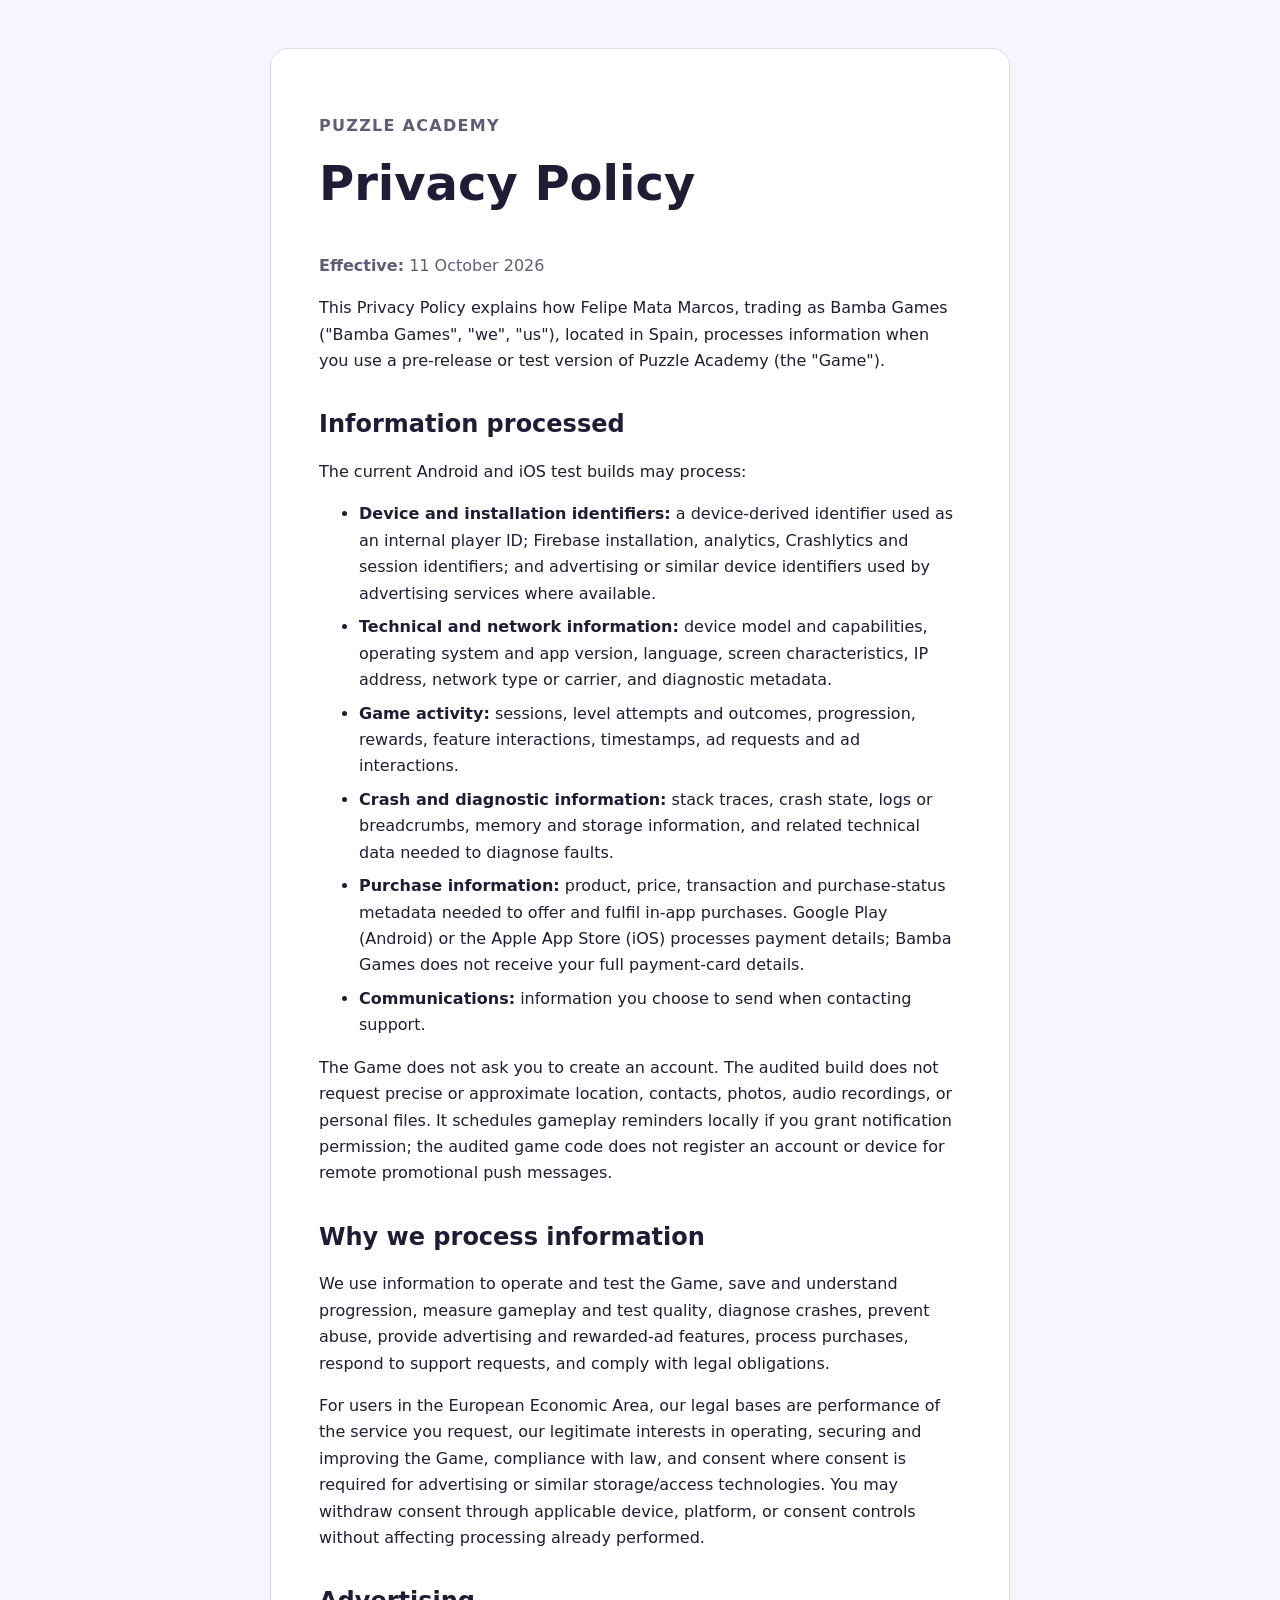
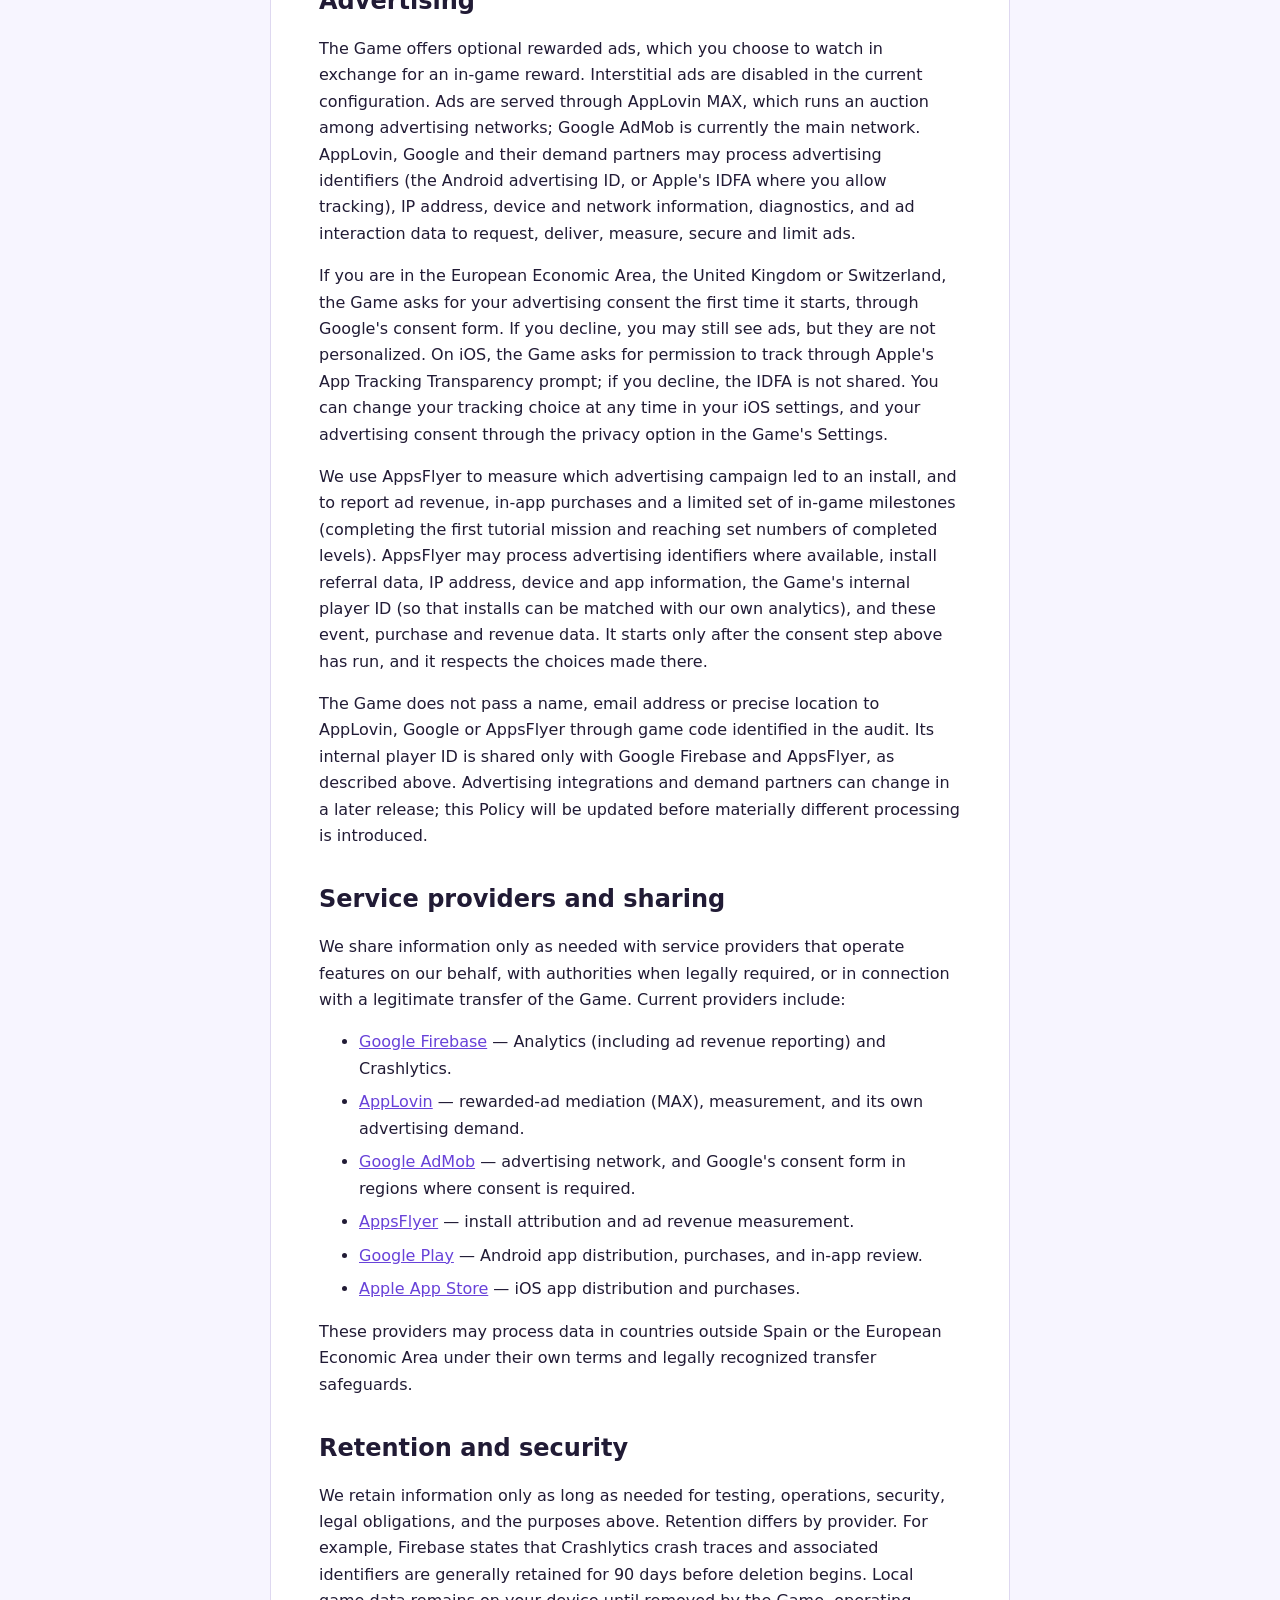
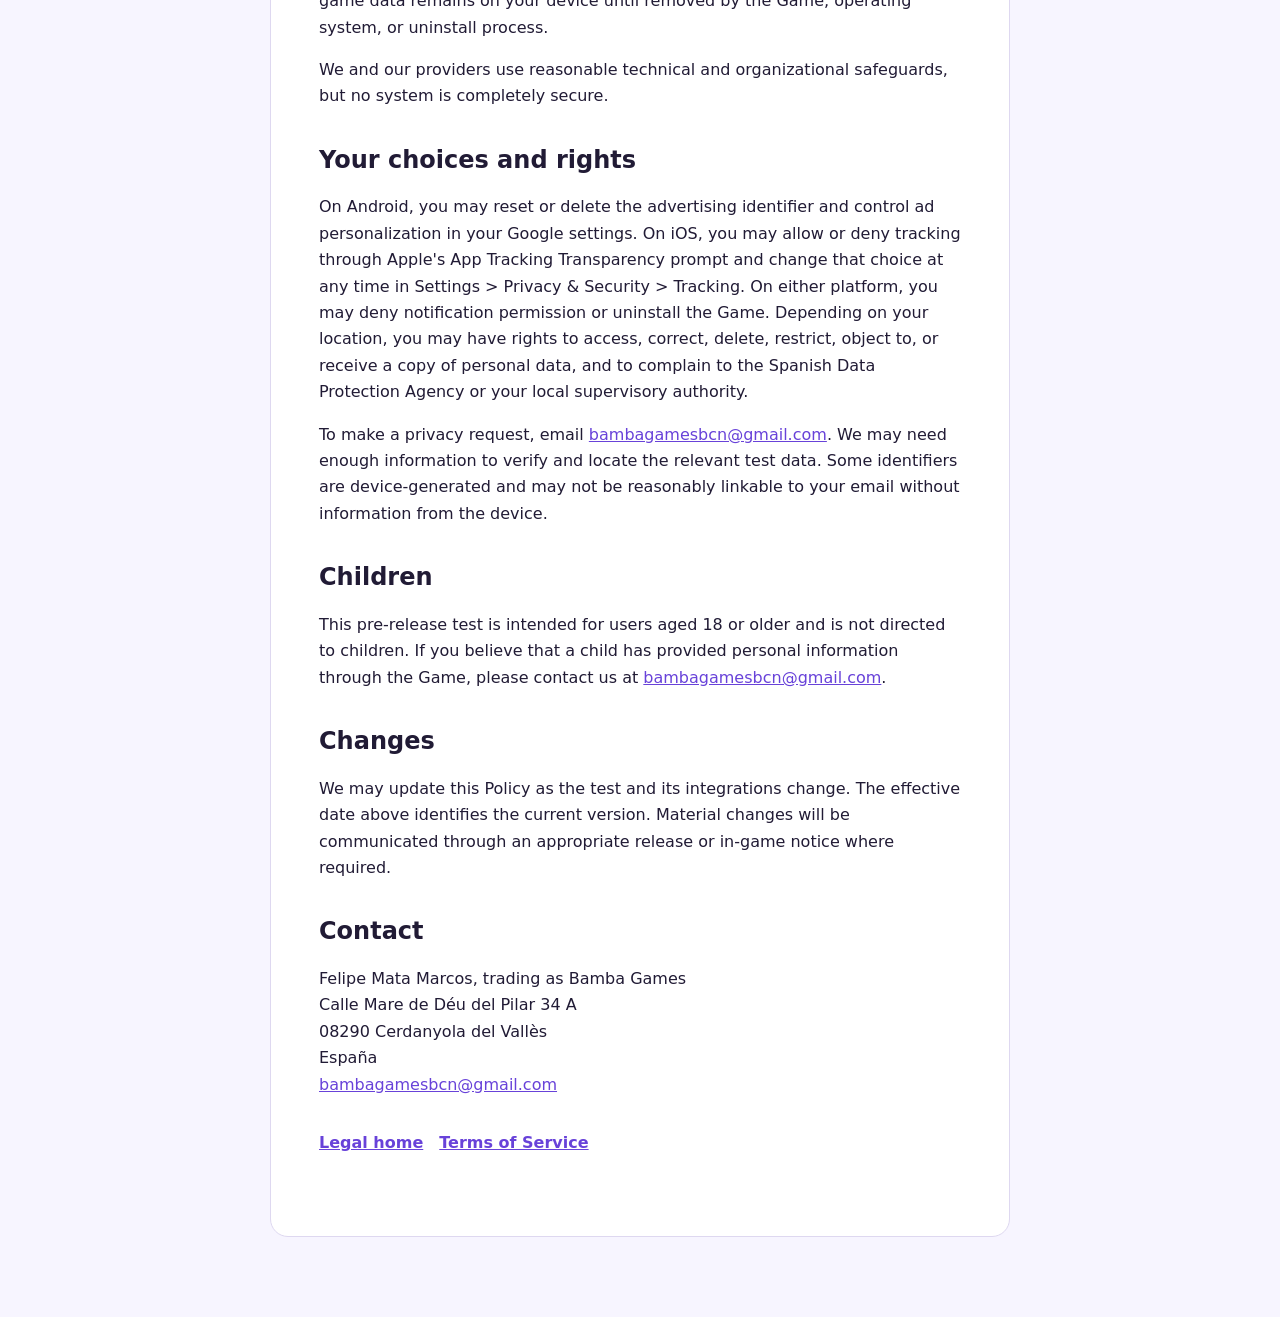
==== privacy/index.html @ d35df426 "Privacy Policy: AppsFlyer receives the internal player ID and curated in-app events Since ludor-game" ====
<!doctype html>
<html lang="en">
<head>
  <meta charset="utf-8">
  <meta name="viewport" content="width=device-width, initial-scale=1">
  <meta name="description" content="Privacy Policy for Puzzle Academy by Bamba Games.">
  <title>Privacy Policy — Puzzle Academy</title>
  <link rel="stylesheet" href="../styles.css">
</head>
<body>
  <main>
    <article>
      <p class="eyebrow">Puzzle Academy</p>
      <h1>Privacy Policy</h1>
      <p class="meta"><strong>Effective:</strong> 11 October 2026</p>

      <p>This Privacy Policy explains how Felipe Mata Marcos, trading as Bamba Games ("Bamba Games", "we", "us"), located in Spain, processes information when you use a pre-release or test version of Puzzle Academy (the "Game").</p>

      <h2>Information processed</h2>
      <p>The current Android and iOS test builds may process:</p>
      <ul>
        <li><strong>Device and installation identifiers:</strong> a device-derived identifier used as an internal player ID; Firebase installation, analytics, Crashlytics and session identifiers; and advertising or similar device identifiers used by advertising services where available.</li>
        <li><strong>Technical and network information:</strong> device model and capabilities, operating system and app version, language, screen characteristics, IP address, network type or carrier, and diagnostic metadata.</li>
        <li><strong>Game activity:</strong> sessions, level attempts and outcomes, progression, rewards, feature interactions, timestamps, ad requests and ad interactions.</li>
        <li><strong>Crash and diagnostic information:</strong> stack traces, crash state, logs or breadcrumbs, memory and storage information, and related technical data needed to diagnose faults.</li>
        <li><strong>Purchase information:</strong> product, price, transaction and purchase-status metadata needed to offer and fulfil in-app purchases. Google Play (Android) or the Apple App Store (iOS) processes payment details; Bamba Games does not receive your full payment-card details.</li>
        <li><strong>Communications:</strong> information you choose to send when contacting support.</li>
      </ul>
      <p>The Game does not ask you to create an account. The audited build does not request precise or approximate location, contacts, photos, audio recordings, or personal files. It schedules gameplay reminders locally if you grant notification permission; the audited game code does not register an account or device for remote promotional push messages.</p>

      <h2>Why we process information</h2>
      <p>We use information to operate and test the Game, save and understand progression, measure gameplay and test quality, diagnose crashes, prevent abuse, provide advertising and rewarded-ad features, process purchases, respond to support requests, and comply with legal obligations.</p>
      <p>For users in the European Economic Area, our legal bases are performance of the service you request, our legitimate interests in operating, securing and improving the Game, compliance with law, and consent where consent is required for advertising or similar storage/access technologies. You may withdraw consent through applicable device, platform, or consent controls without affecting processing already performed.</p>

      <h2>Advertising</h2>
      <p>The Game offers optional rewarded ads, which you choose to watch in exchange for an in-game reward. Interstitial ads are disabled in the current configuration. Ads are served through AppLovin MAX, which runs an auction among advertising networks; Google AdMob is currently the main network. AppLovin, Google and their demand partners may process advertising identifiers (the Android advertising ID, or Apple's IDFA where you allow tracking), IP address, device and network information, diagnostics, and ad interaction data to request, deliver, measure, secure and limit ads.</p>
      <p>If you are in the European Economic Area, the United Kingdom or Switzerland, the Game asks for your advertising consent the first time it starts, through Google's consent form. If you decline, you may still see ads, but they are not personalized. On iOS, the Game asks for permission to track through Apple's App Tracking Transparency prompt; if you decline, the IDFA is not shared. You can change your tracking choice at any time in your iOS settings, and your advertising consent through the privacy option in the Game's Settings.</p>
      <p>We use AppsFlyer to measure which advertising campaign led to an install, and to report ad revenue, in-app purchases and a limited set of in-game milestones (completing the first tutorial mission and reaching set numbers of completed levels). AppsFlyer may process advertising identifiers where available, install referral data, IP address, device and app information, the Game's internal player ID (so that installs can be matched with our own analytics), and these event, purchase and revenue data. It starts only after the consent step above has run, and it respects the choices made there.</p>
      <p>The Game does not pass a name, email address or precise location to AppLovin, Google or AppsFlyer through game code identified in the audit. Its internal player ID is shared only with Google Firebase and AppsFlyer, as described above. Advertising integrations and demand partners can change in a later release; this Policy will be updated before materially different processing is introduced.</p>

      <h2>Service providers and sharing</h2>
      <p>We share information only as needed with service providers that operate features on our behalf, with authorities when legally required, or in connection with a legitimate transfer of the Game. Current providers include:</p>
      <ul>
        <li><a href="https://firebase.google.com/support/privacy">Google Firebase</a> — Analytics (including ad revenue reporting) and Crashlytics.</li>
        <li><a href="https://www.applovin.com/privacy/">AppLovin</a> — rewarded-ad mediation (MAX), measurement, and its own advertising demand.</li>
        <li><a href="https://policies.google.com/technologies/ads">Google AdMob</a> — advertising network, and Google's consent form in regions where consent is required.</li>
        <li><a href="https://www.appsflyer.com/legal/services-privacy-policy/">AppsFlyer</a> — install attribution and ad revenue measurement.</li>
        <li><a href="https://policies.google.com/privacy">Google Play</a> — Android app distribution, purchases, and in-app review.</li>
        <li><a href="https://www.apple.com/legal/privacy/">Apple App Store</a> — iOS app distribution and purchases.</li>
      </ul>
      <p>These providers may process data in countries outside Spain or the European Economic Area under their own terms and legally recognized transfer safeguards.</p>

      <h2>Retention and security</h2>
      <p>We retain information only as long as needed for testing, operations, security, legal obligations, and the purposes above. Retention differs by provider. For example, Firebase states that Crashlytics crash traces and associated identifiers are generally retained for 90 days before deletion begins. Local game data remains on your device until removed by the Game, operating system, or uninstall process.</p>
      <p>We and our providers use reasonable technical and organizational safeguards, but no system is completely secure.</p>

      <h2>Your choices and rights</h2>
      <p>On Android, you may reset or delete the advertising identifier and control ad personalization in your Google settings. On iOS, you may allow or deny tracking through Apple's App Tracking Transparency prompt and change that choice at any time in Settings &gt; Privacy &amp; Security &gt; Tracking. On either platform, you may deny notification permission or uninstall the Game. Depending on your location, you may have rights to access, correct, delete, restrict, object to, or receive a copy of personal data, and to complain to the Spanish Data Protection Agency or your local supervisory authority.</p>
      <p>To make a privacy request, email <a href="mailto:bambagamesbcn@gmail.com">bambagamesbcn@gmail.com</a>. We may need enough information to verify and locate the relevant test data. Some identifiers are device-generated and may not be reasonably linkable to your email without information from the device.</p>

      <h2>Children</h2>
      <p>This pre-release test is intended for users aged 18 or older and is not directed to children. If you believe that a child has provided personal information through the Game, please contact us at <a href="mailto:bambagamesbcn@gmail.com">bambagamesbcn@gmail.com</a>.</p>

      <h2>Changes</h2>
      <p>We may update this Policy as the test and its integrations change. The effective date above identifies the current version. Material changes will be communicated through an appropriate release or in-game notice where required.</p>

      <h2>Contact</h2>
      <p>Felipe Mata Marcos, trading as Bamba Games<br>Calle Mare de Déu del Pilar 34 A<br>08290 Cerdanyola del Vallès<br>España<br><a href="mailto:bambagamesbcn@gmail.com">bambagamesbcn@gmail.com</a></p>

      <nav aria-label="Legal navigation"><a href="../">Legal home</a><a href="../terms/">Terms of Service</a></nav>
    </article>
  </main>
</body>
</html>
---- styles.css ----
:root {
  color-scheme: light dark;
  font-family: Inter, ui-sans-serif, system-ui, -apple-system, BlinkMacSystemFont, "Segoe UI", sans-serif;
  line-height: 1.65;
  --background: #f7f5ff;
  --surface: #ffffff;
  --text: #211b35;
  --muted: #625b76;
  --accent: #6842d9;
  --border: #ded8f0;
}

@media (prefers-color-scheme: dark) {
  :root {
    --background: #171322;
    --surface: #211b30;
    --text: #f4f0ff;
    --muted: #c8bfdc;
    --accent: #b9a3ff;
    --border: #3b3150;
  }
}

* { box-sizing: border-box; }
body { margin: 0; background: var(--background); color: var(--text); }
main { max-width: 780px; margin: 0 auto; padding: 3rem 1.25rem 5rem; }
article { background: var(--surface); border: 1px solid var(--border); border-radius: 18px; padding: clamp(1.5rem, 4vw, 3rem); }
h1, h2 { line-height: 1.2; }
h1 { margin-top: 0; font-size: clamp(2rem, 6vw, 3rem); }
h2 { margin-top: 2.25rem; }
a { color: var(--accent); }
.eyebrow, .meta { color: var(--muted); }
.eyebrow { font-weight: 700; letter-spacing: .08em; text-transform: uppercase; }
nav { display: flex; gap: 1rem; flex-wrap: wrap; margin: 2rem 0; }
nav a { font-weight: 650; }
footer { margin-top: 2rem; color: var(--muted); font-size: .95rem; }
li + li { margin-top: .45rem; }
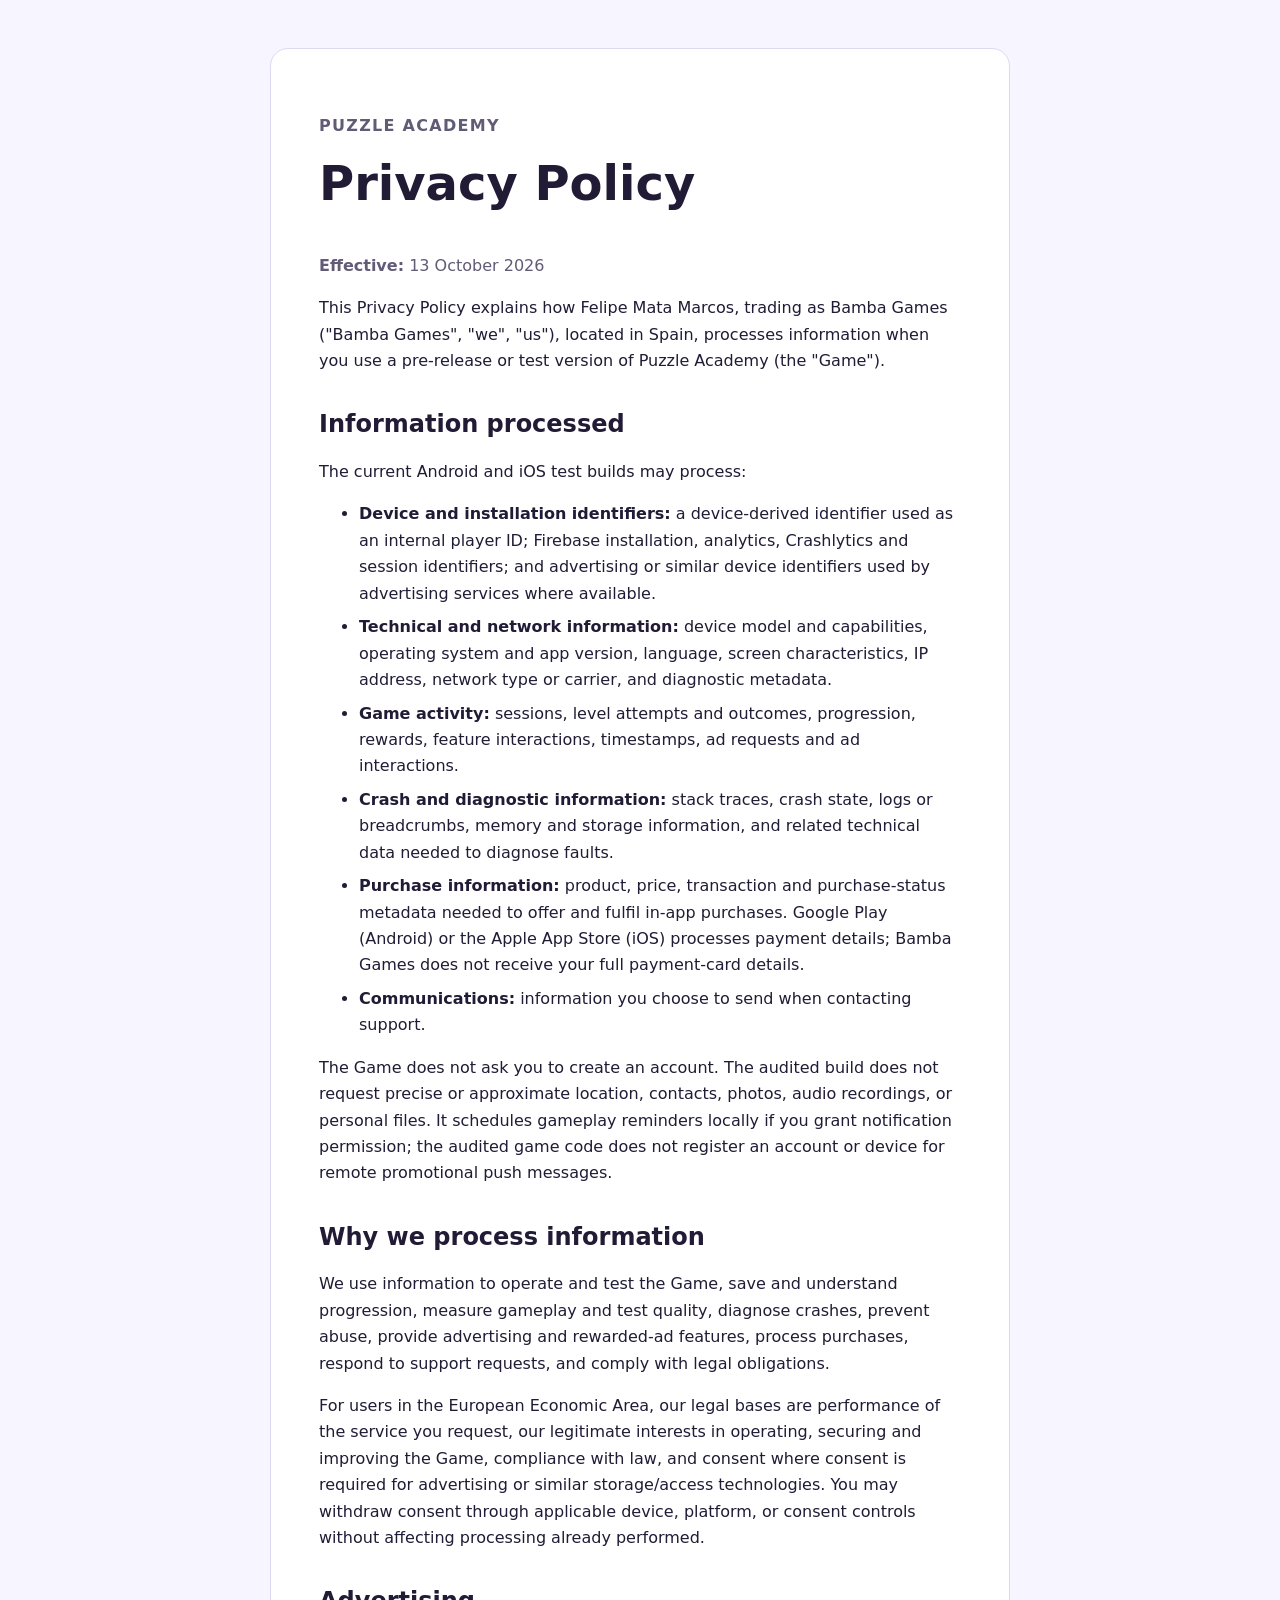
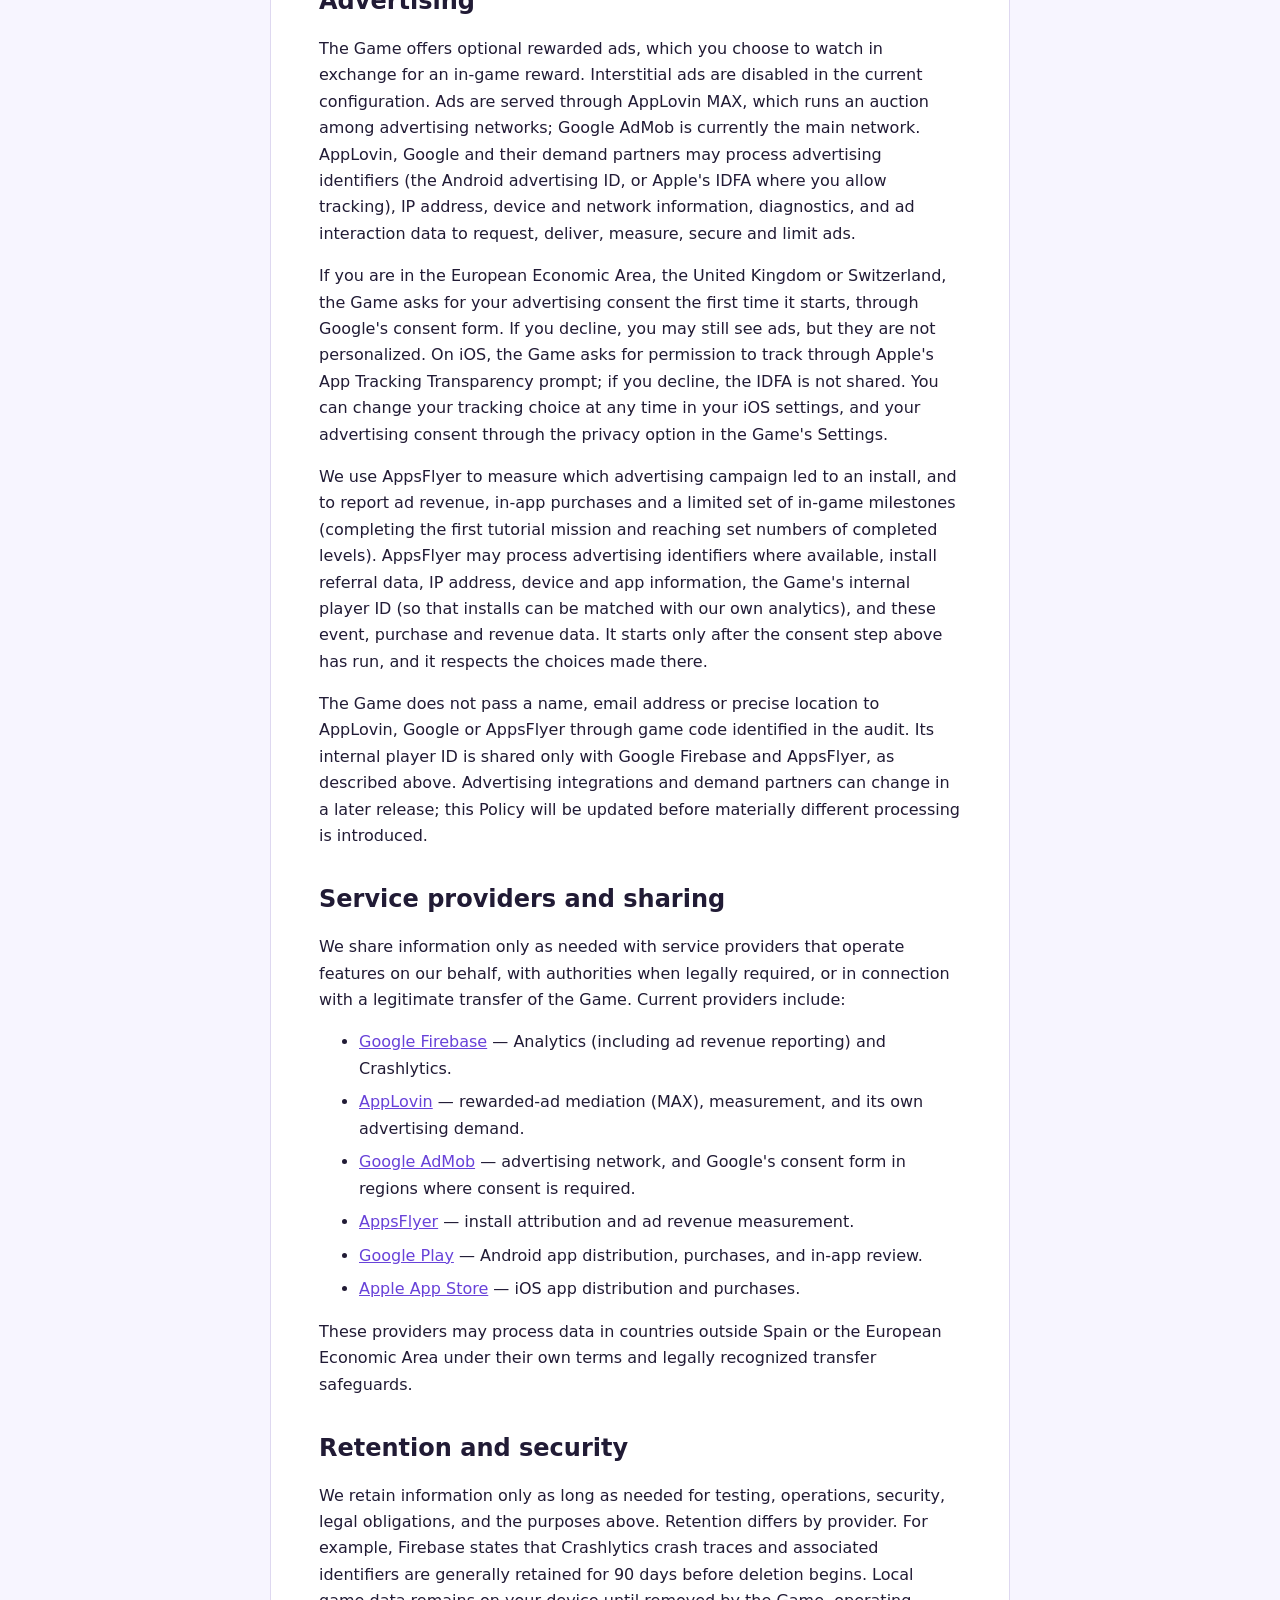
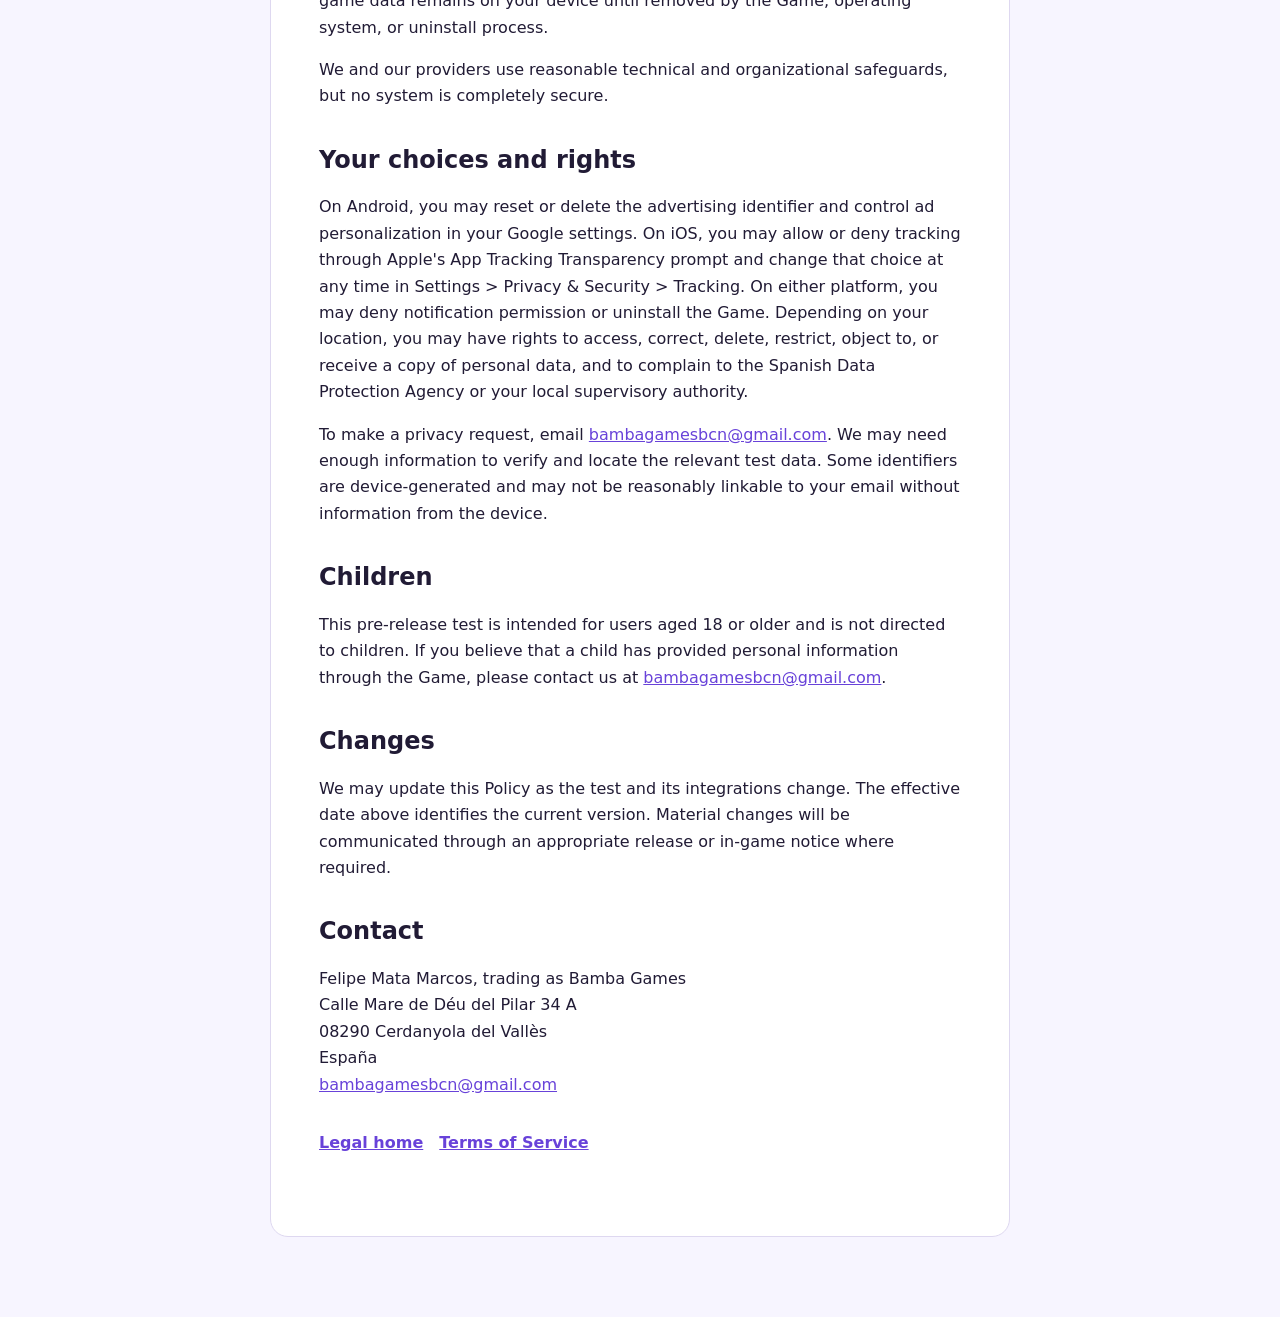
==== commit 73c34fa7: "Privacy Policy: effective date is the publication date, 13 October 2026 Co-Authored-By: Claude Opus " ====
--- a/privacy/index.html
+++ b/privacy/index.html
@@ -12,7 +12,7 @@
     <article>
       <p class="eyebrow">Puzzle Academy</p>
       <h1>Privacy Policy</h1>
-      <p class="meta"><strong>Effective:</strong> 11 October 2026</p>
+      <p class="meta"><strong>Effective:</strong> 13 October 2026</p>
 
       <p>This Privacy Policy explains how Felipe Mata Marcos, trading as Bamba Games ("Bamba Games", "we", "us"), located in Spain, processes information when you use a pre-release or test version of Puzzle Academy (the "Game").</p>
 
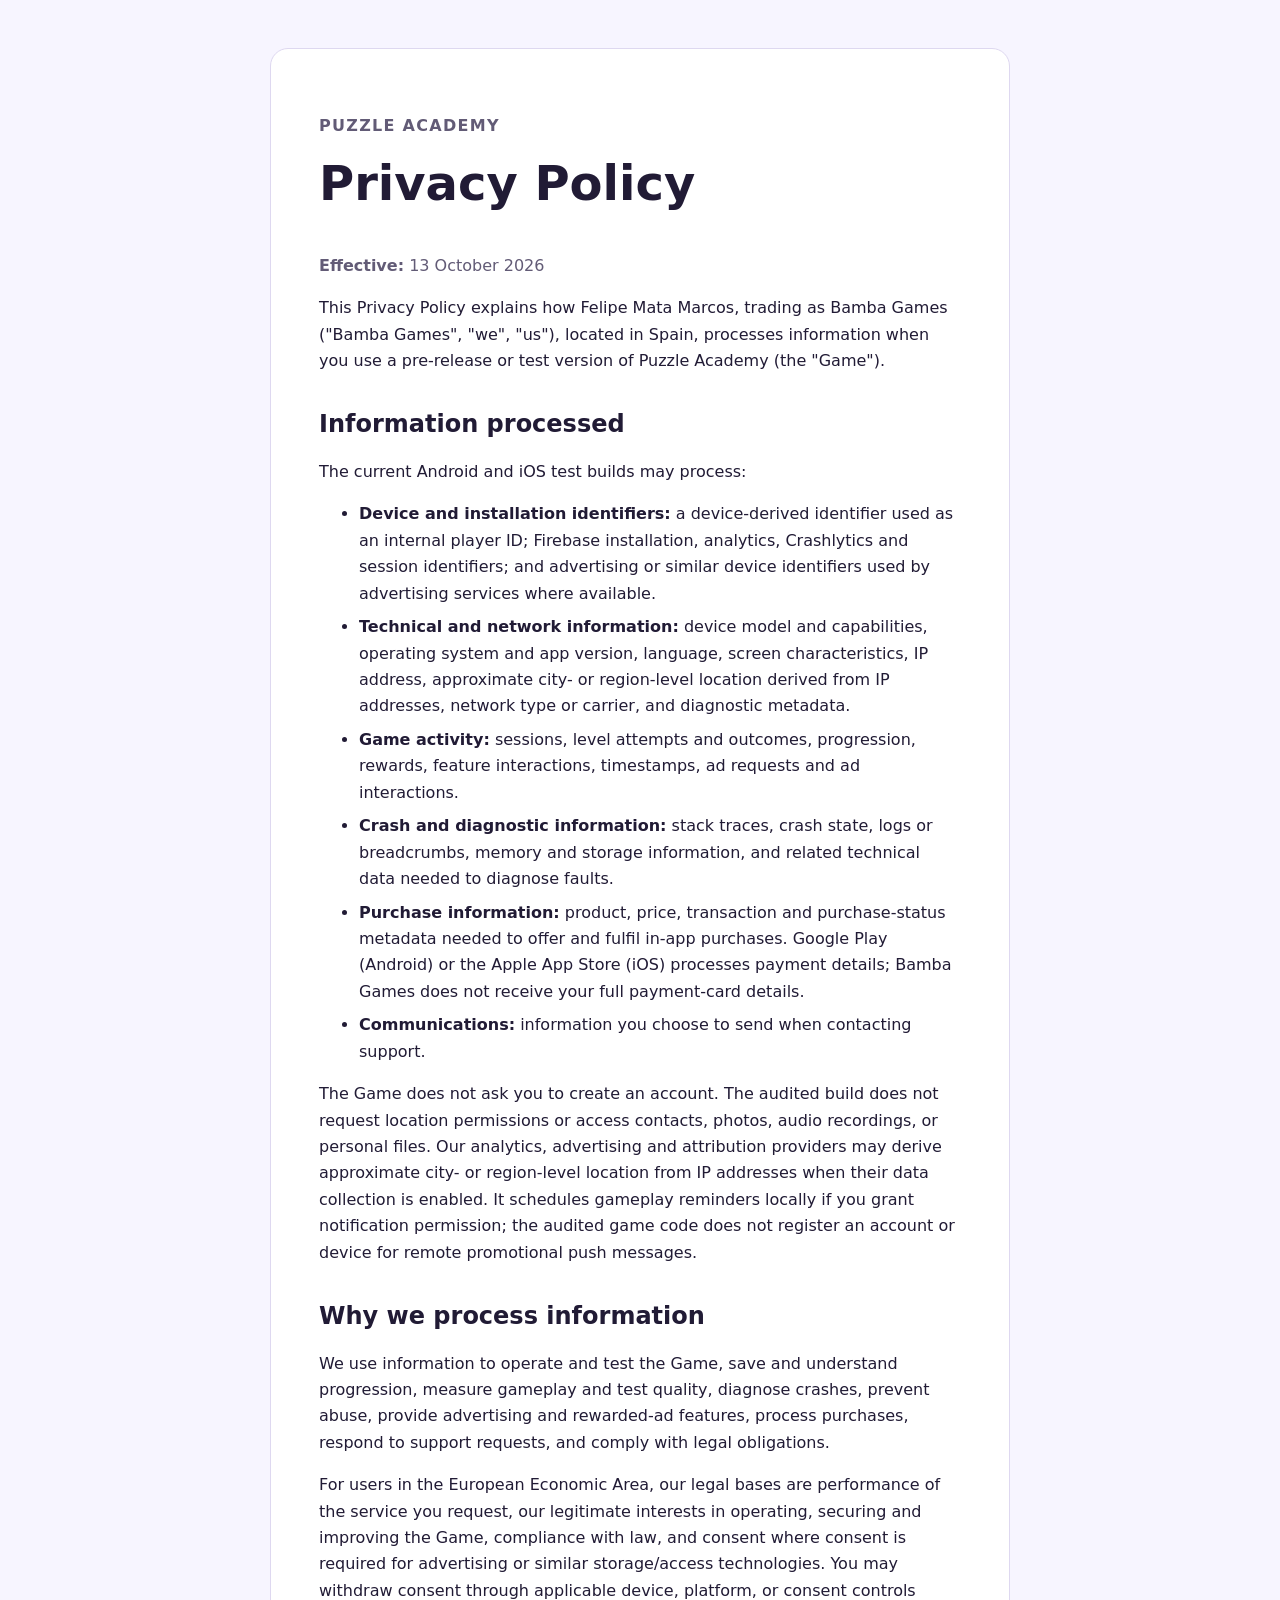
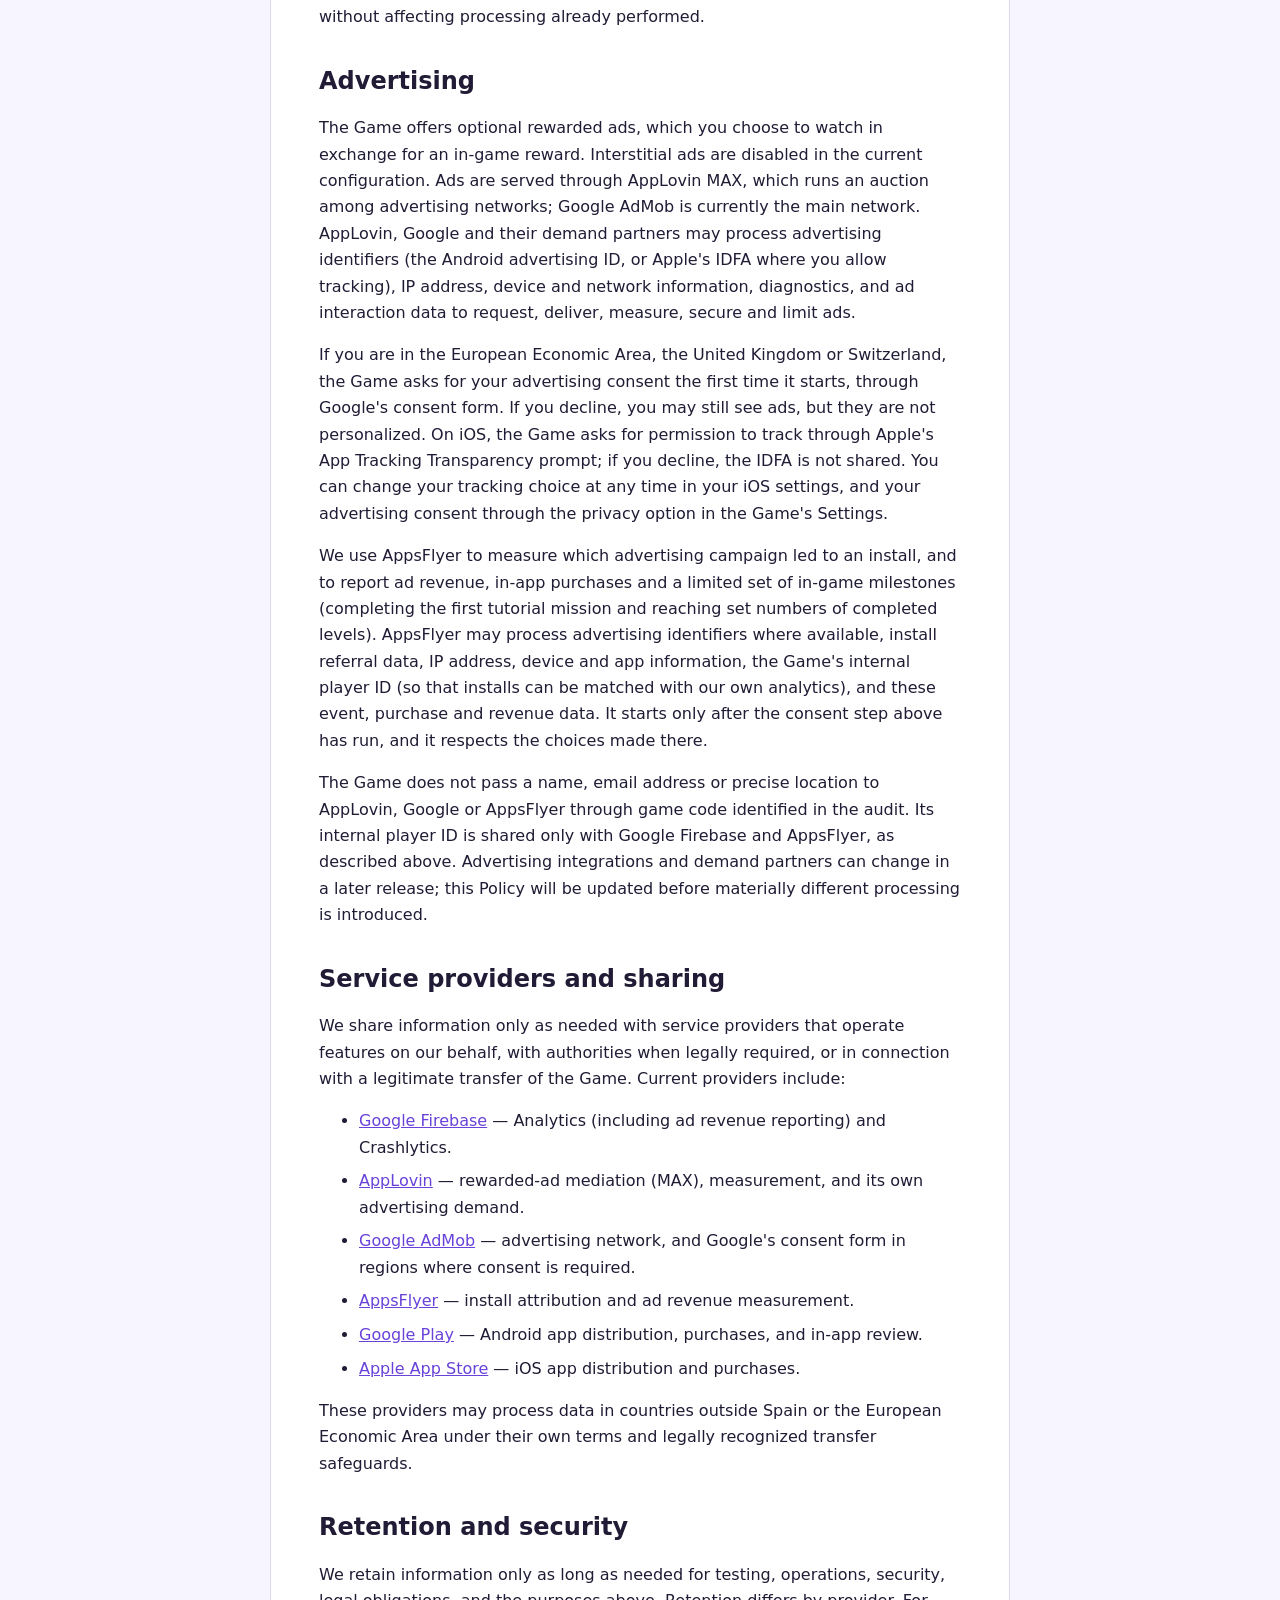
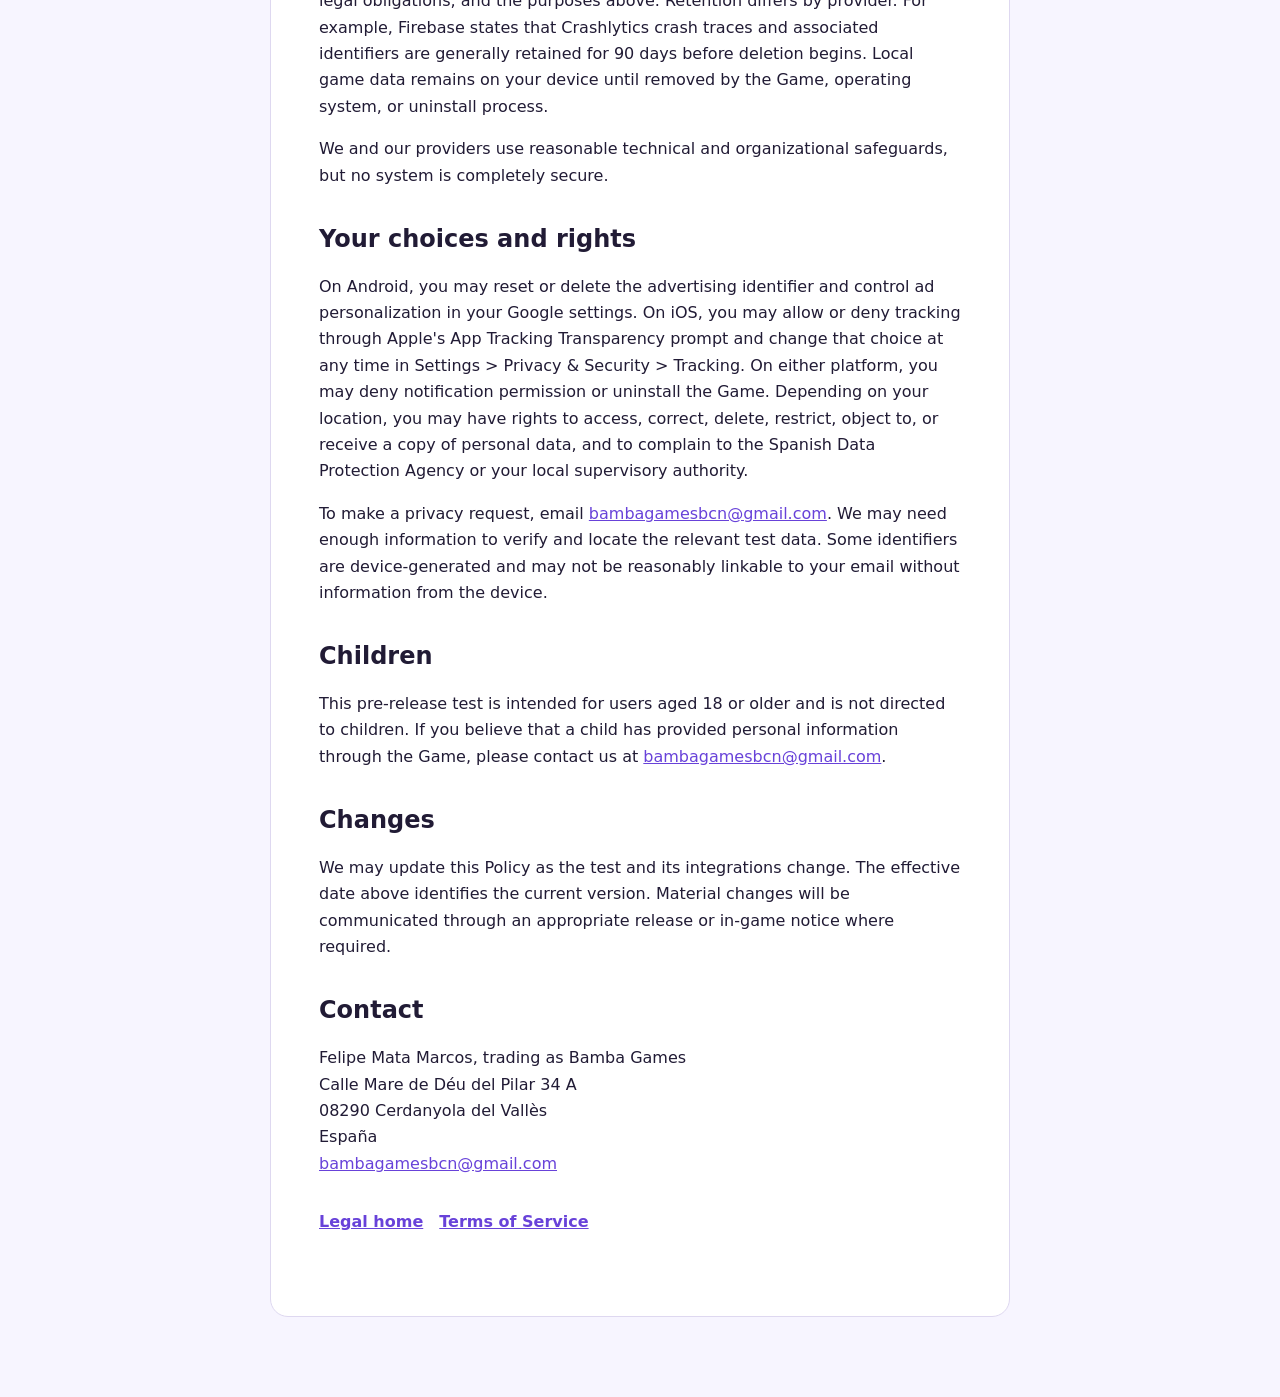
==== commit cca9bbc0: "Clarify IP-derived approximate location disclosures Co-Authored-By: Codex CLI GPT-6 <noreply@openai." ====
--- a/privacy/index.html
+++ b/privacy/index.html
@@ -20,13 +20,13 @@
       <p>The current Android and iOS test builds may process:</p>
       <ul>
         <li><strong>Device and installation identifiers:</strong> a device-derived identifier used as an internal player ID; Firebase installation, analytics, Crashlytics and session identifiers; and advertising or similar device identifiers used by advertising services where available.</li>
-        <li><strong>Technical and network information:</strong> device model and capabilities, operating system and app version, language, screen characteristics, IP address, network type or carrier, and diagnostic metadata.</li>
+        <li><strong>Technical and network information:</strong> device model and capabilities, operating system and app version, language, screen characteristics, IP address, approximate city- or region-level location derived from IP addresses, network type or carrier, and diagnostic metadata.</li>
         <li><strong>Game activity:</strong> sessions, level attempts and outcomes, progression, rewards, feature interactions, timestamps, ad requests and ad interactions.</li>
         <li><strong>Crash and diagnostic information:</strong> stack traces, crash state, logs or breadcrumbs, memory and storage information, and related technical data needed to diagnose faults.</li>
         <li><strong>Purchase information:</strong> product, price, transaction and purchase-status metadata needed to offer and fulfil in-app purchases. Google Play (Android) or the Apple App Store (iOS) processes payment details; Bamba Games does not receive your full payment-card details.</li>
         <li><strong>Communications:</strong> information you choose to send when contacting support.</li>
       </ul>
-      <p>The Game does not ask you to create an account. The audited build does not request precise or approximate location, contacts, photos, audio recordings, or personal files. It schedules gameplay reminders locally if you grant notification permission; the audited game code does not register an account or device for remote promotional push messages.</p>
+      <p>The Game does not ask you to create an account. The audited build does not request location permissions or access contacts, photos, audio recordings, or personal files. Our analytics, advertising and attribution providers may derive approximate city- or region-level location from IP addresses when their data collection is enabled. It schedules gameplay reminders locally if you grant notification permission; the audited game code does not register an account or device for remote promotional push messages.</p>
 
       <h2>Why we process information</h2>
       <p>We use information to operate and test the Game, save and understand progression, measure gameplay and test quality, diagnose crashes, prevent abuse, provide advertising and rewarded-ad features, process purchases, respond to support requests, and comply with legal obligations.</p>
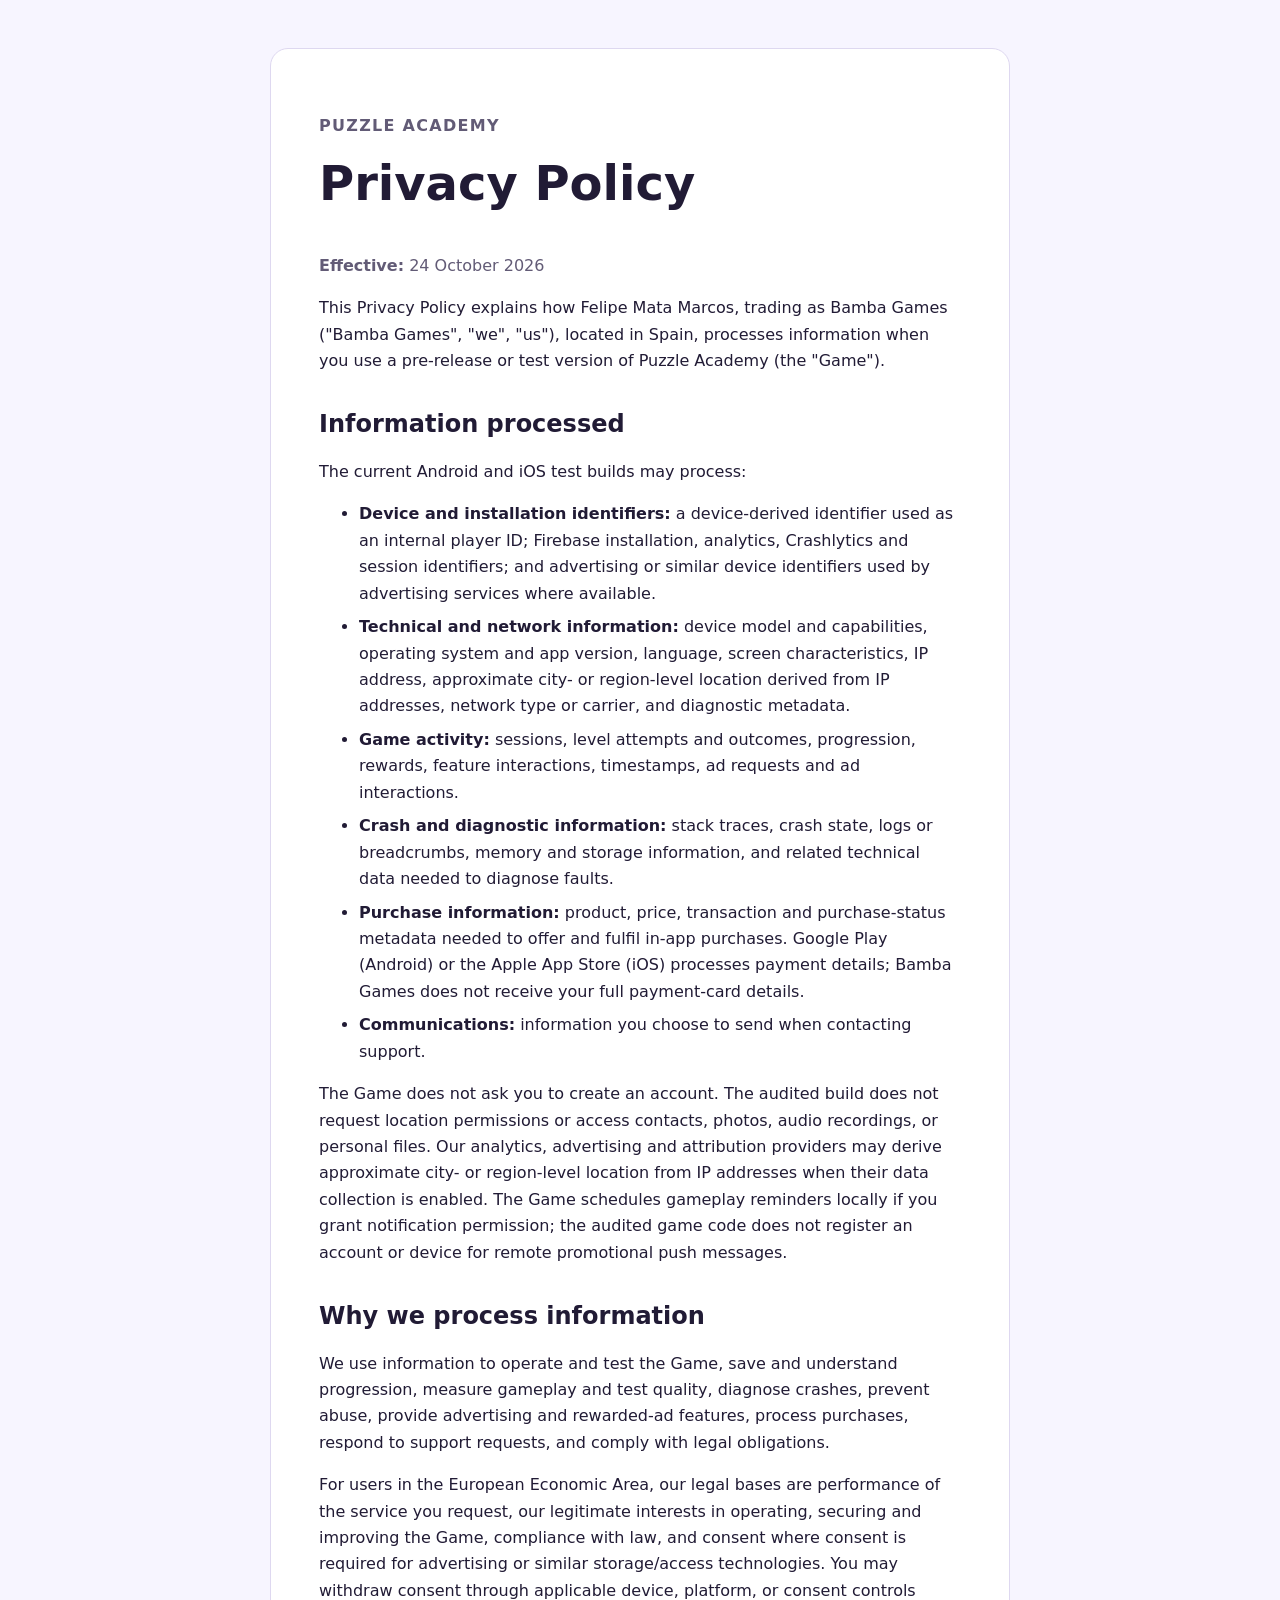
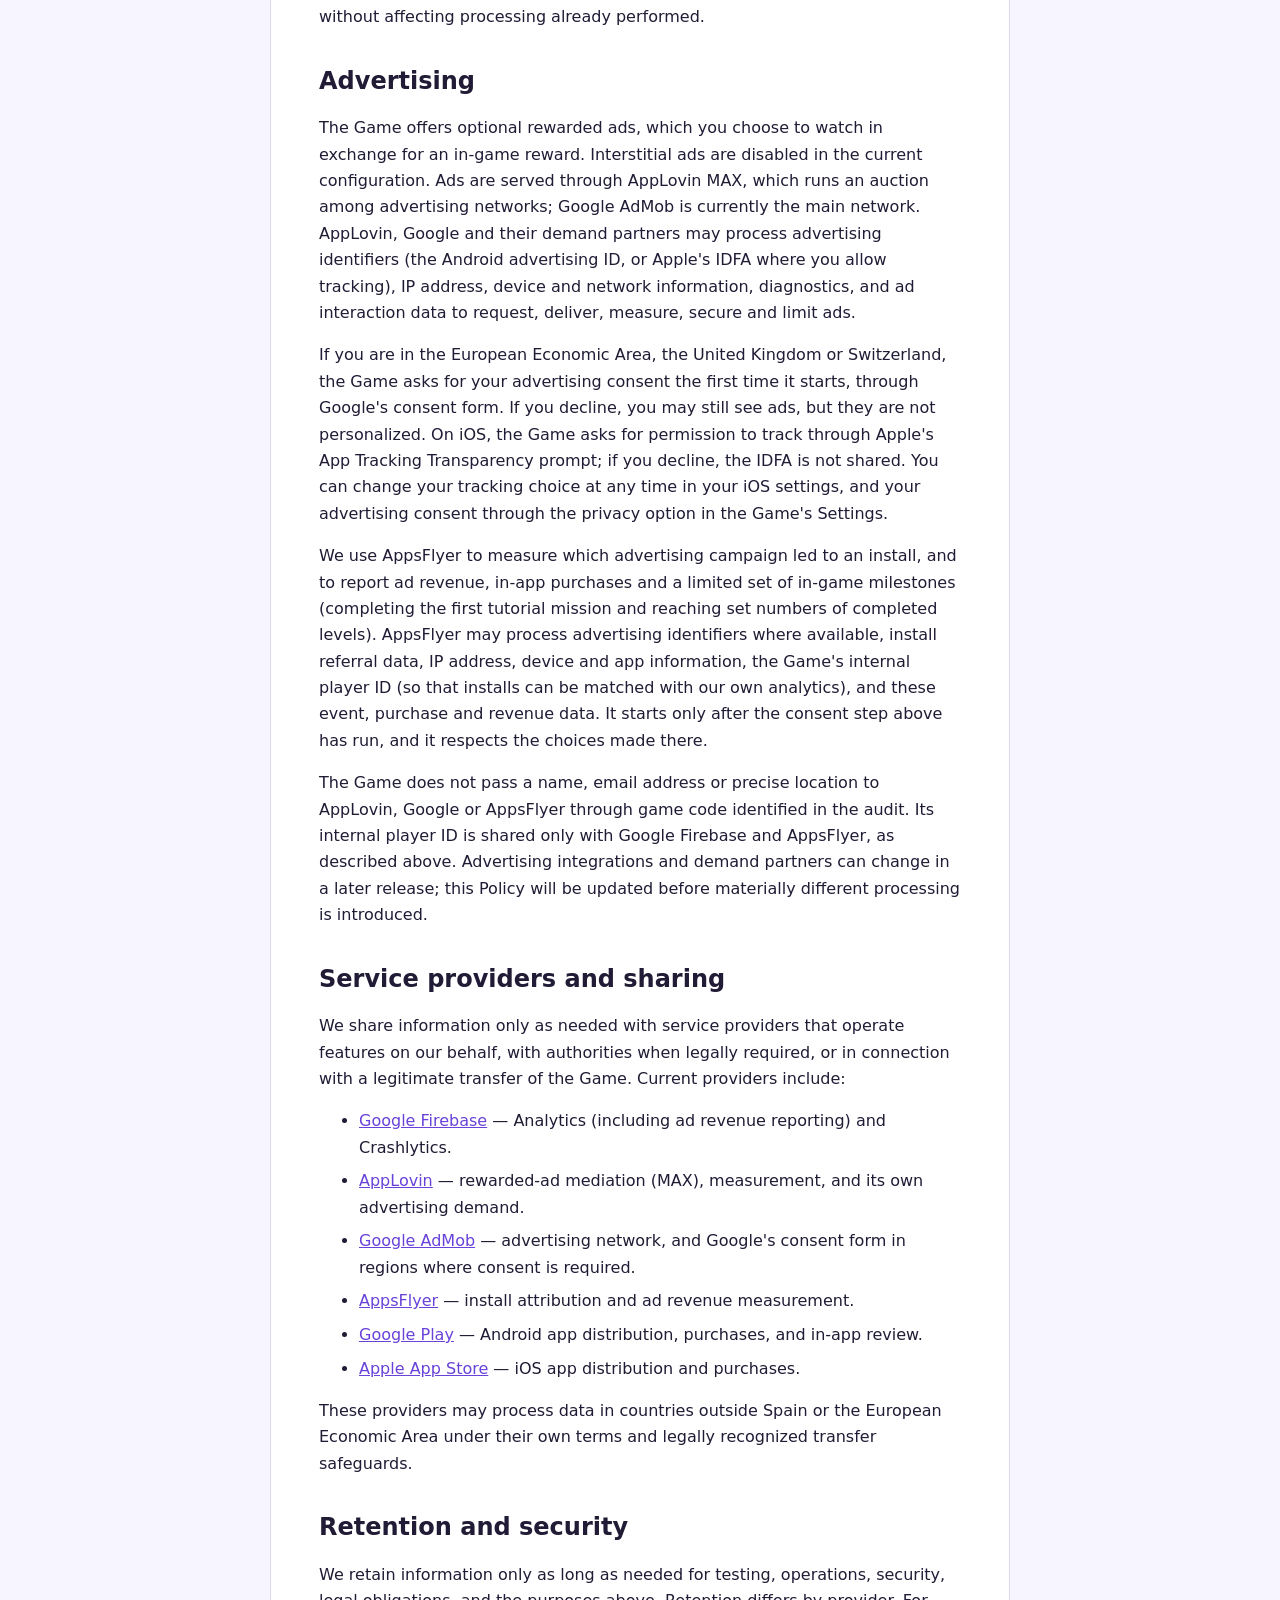
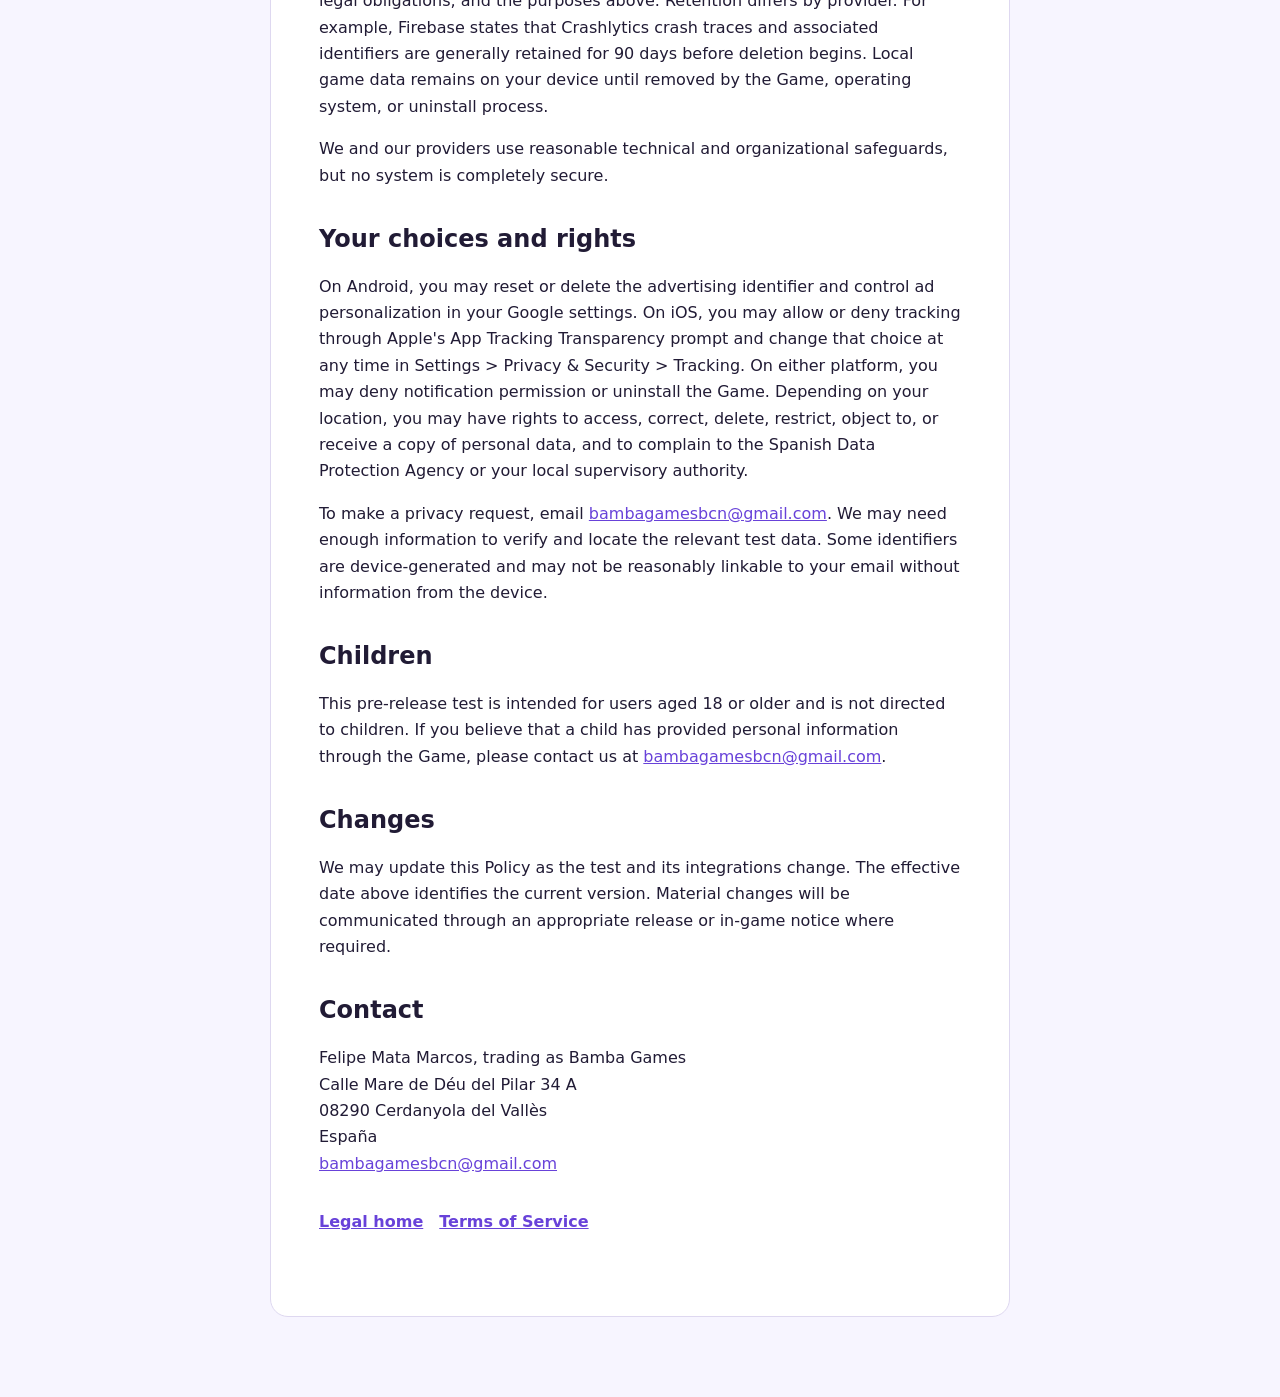
==== commit c62a619c: "Privacy Policy: effective 24 October 2026; fix pronoun; name Firebase in the location checklist Co-A" ====
--- a/privacy/index.html
+++ b/privacy/index.html
@@ -12,7 +12,7 @@
     <article>
       <p class="eyebrow">Puzzle Academy</p>
       <h1>Privacy Policy</h1>
-      <p class="meta"><strong>Effective:</strong> 13 October 2026</p>
+      <p class="meta"><strong>Effective:</strong> 24 October 2026</p>
 
       <p>This Privacy Policy explains how Felipe Mata Marcos, trading as Bamba Games ("Bamba Games", "we", "us"), located in Spain, processes information when you use a pre-release or test version of Puzzle Academy (the "Game").</p>
 
@@ -26,7 +26,7 @@
         <li><strong>Purchase information:</strong> product, price, transaction and purchase-status metadata needed to offer and fulfil in-app purchases. Google Play (Android) or the Apple App Store (iOS) processes payment details; Bamba Games does not receive your full payment-card details.</li>
         <li><strong>Communications:</strong> information you choose to send when contacting support.</li>
       </ul>
-      <p>The Game does not ask you to create an account. The audited build does not request location permissions or access contacts, photos, audio recordings, or personal files. Our analytics, advertising and attribution providers may derive approximate city- or region-level location from IP addresses when their data collection is enabled. It schedules gameplay reminders locally if you grant notification permission; the audited game code does not register an account or device for remote promotional push messages.</p>
+      <p>The Game does not ask you to create an account. The audited build does not request location permissions or access contacts, photos, audio recordings, or personal files. Our analytics, advertising and attribution providers may derive approximate city- or region-level location from IP addresses when their data collection is enabled. The Game schedules gameplay reminders locally if you grant notification permission; the audited game code does not register an account or device for remote promotional push messages.</p>
 
       <h2>Why we process information</h2>
       <p>We use information to operate and test the Game, save and understand progression, measure gameplay and test quality, diagnose crashes, prevent abuse, provide advertising and rewarded-ad features, process purchases, respond to support requests, and comply with legal obligations.</p>
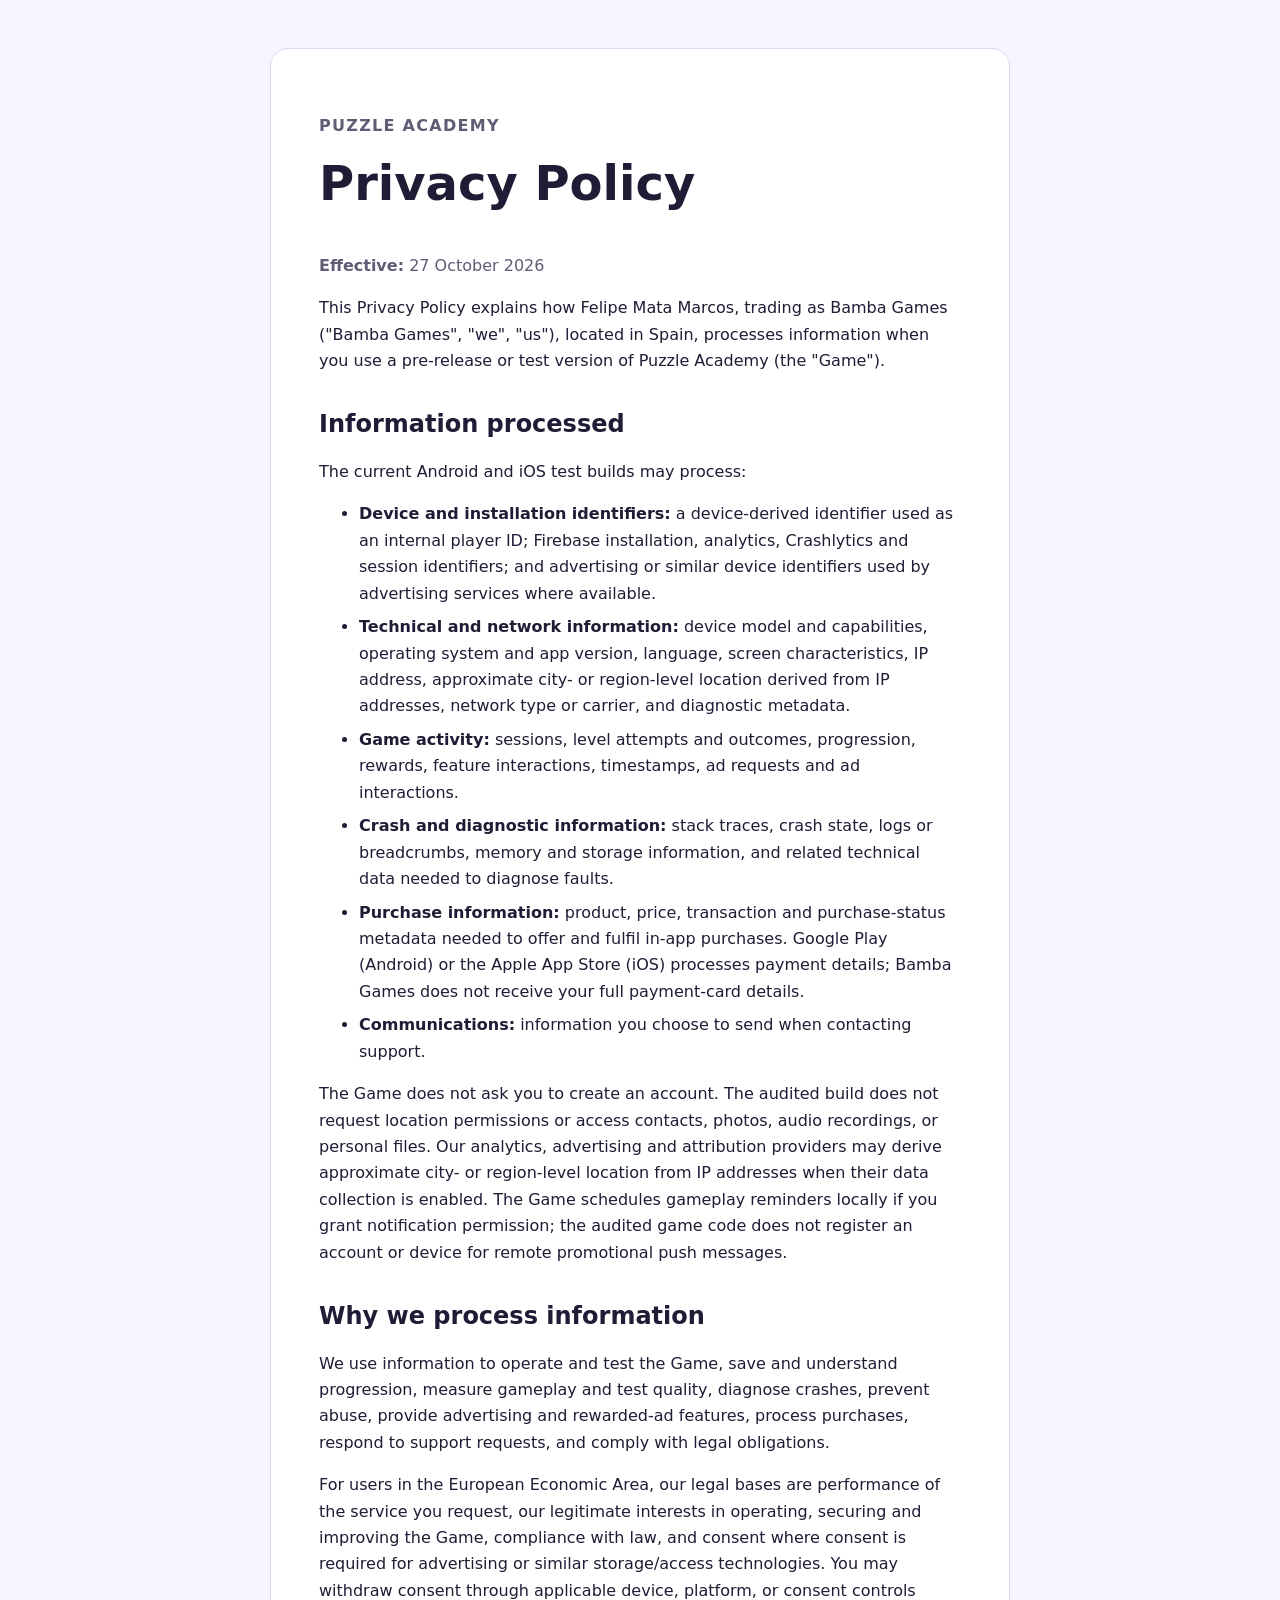
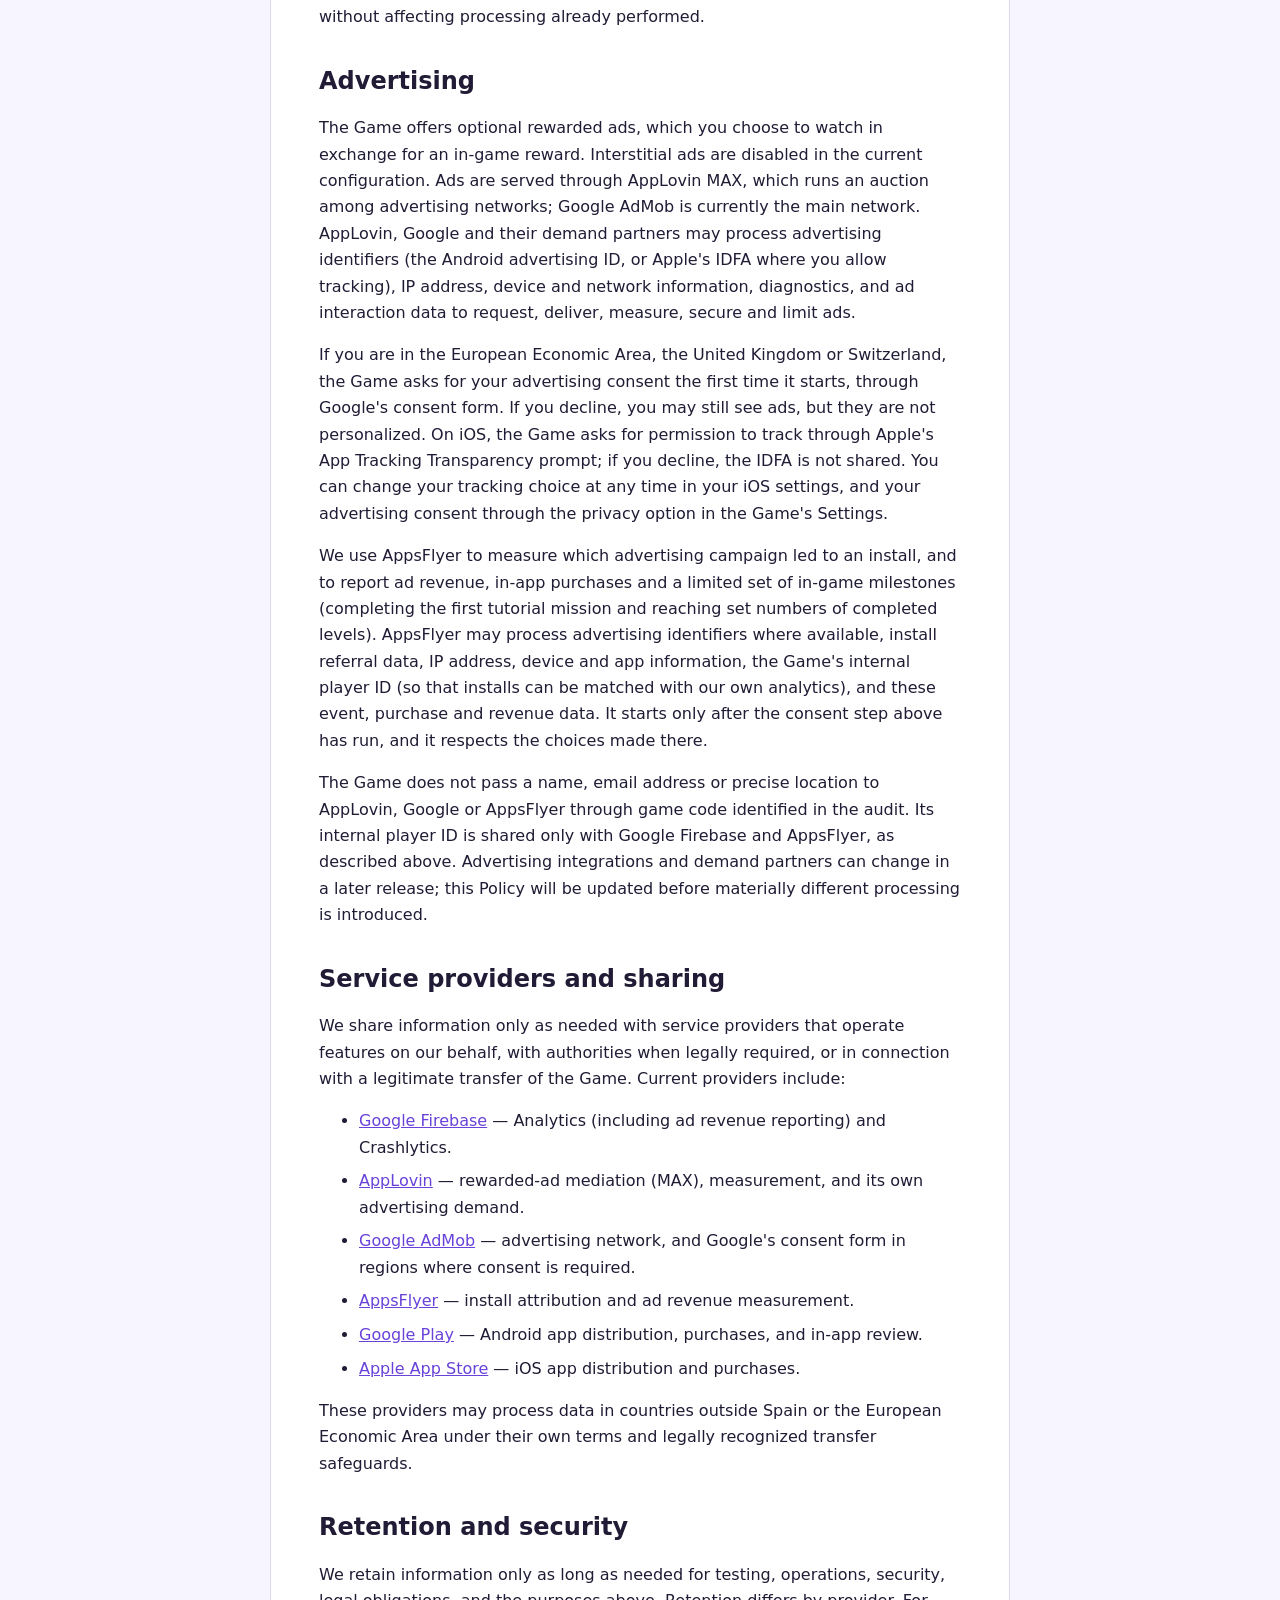
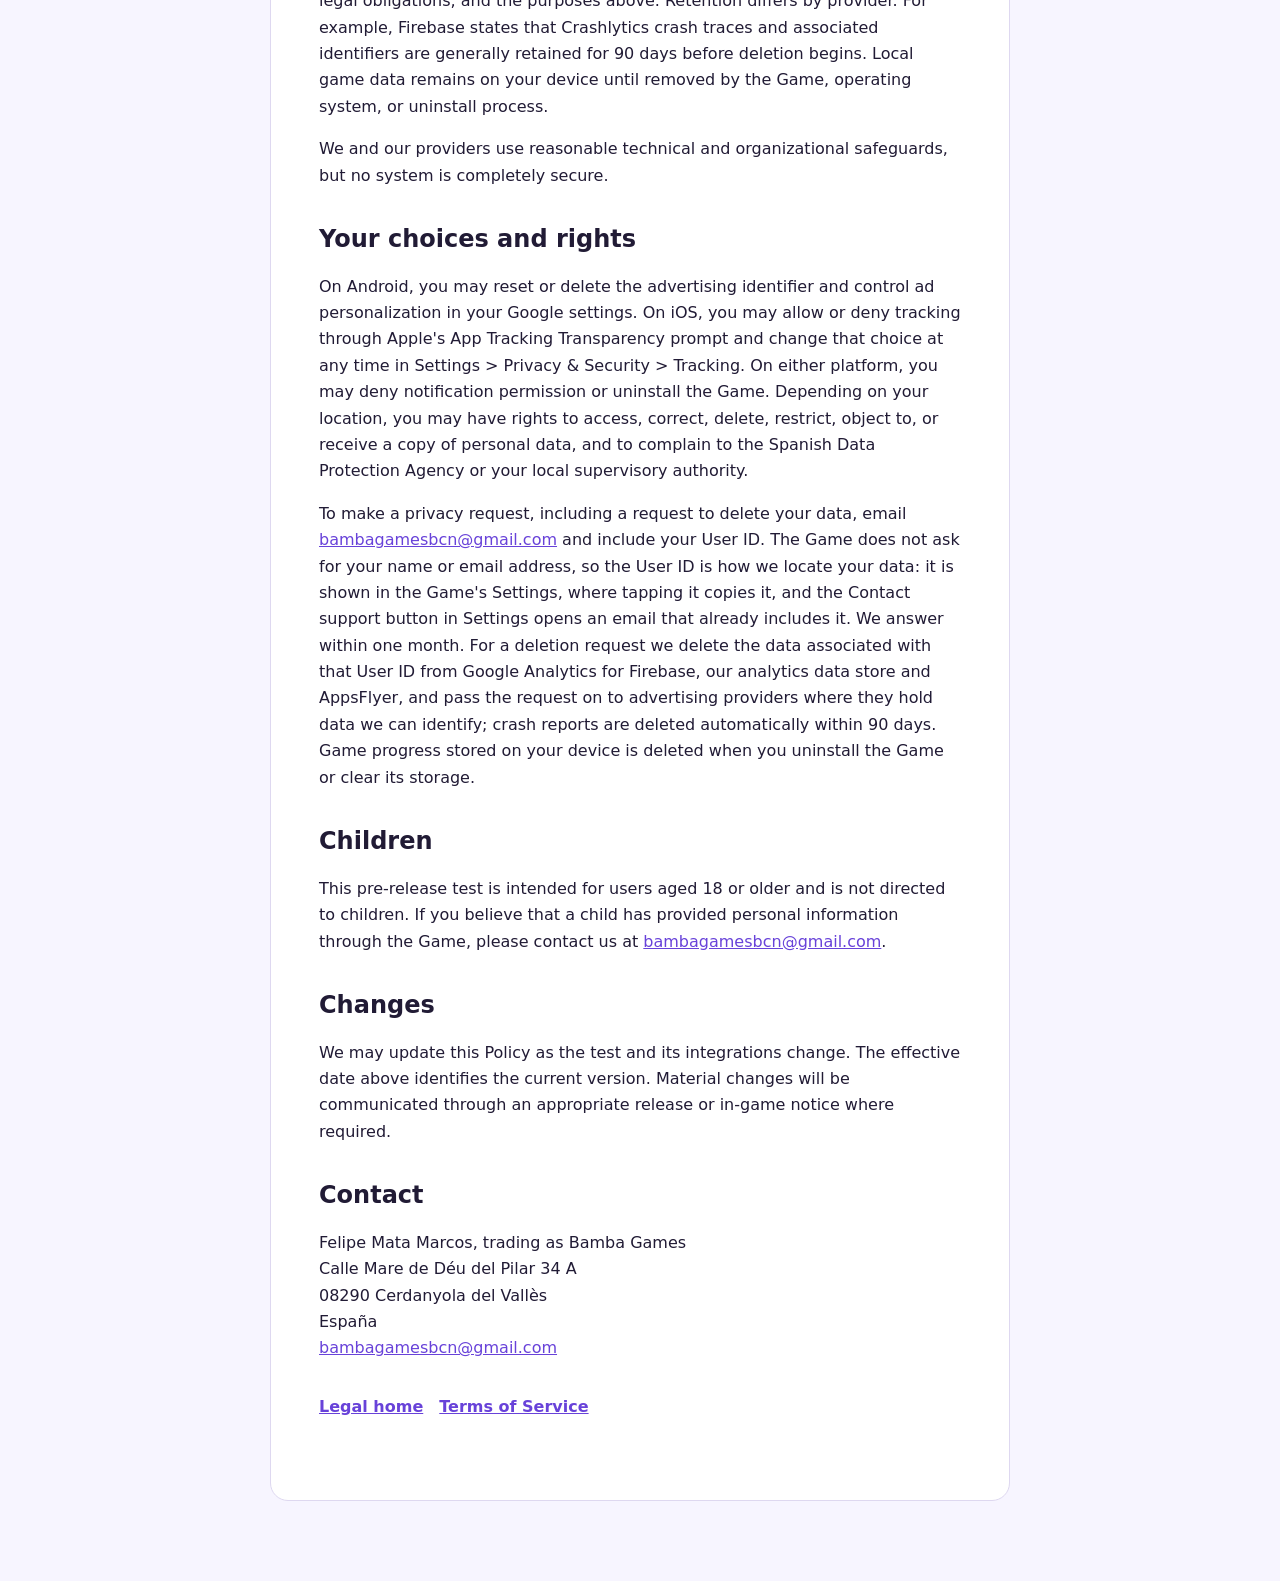
==== commit c65c7cdd: "Privacy Policy: deletion requests by email with the in-game User ID; effective 27 October 2026 The p" ====
--- a/privacy/index.html
+++ b/privacy/index.html
@@ -12,7 +12,7 @@
     <article>
       <p class="eyebrow">Puzzle Academy</p>
       <h1>Privacy Policy</h1>
-      <p class="meta"><strong>Effective:</strong> 24 October 2026</p>
+      <p class="meta"><strong>Effective:</strong> 27 October 2026</p>
 
       <p>This Privacy Policy explains how Felipe Mata Marcos, trading as Bamba Games ("Bamba Games", "we", "us"), located in Spain, processes information when you use a pre-release or test version of Puzzle Academy (the "Game").</p>
 
@@ -56,7 +56,7 @@
 
       <h2>Your choices and rights</h2>
       <p>On Android, you may reset or delete the advertising identifier and control ad personalization in your Google settings. On iOS, you may allow or deny tracking through Apple's App Tracking Transparency prompt and change that choice at any time in Settings &gt; Privacy &amp; Security &gt; Tracking. On either platform, you may deny notification permission or uninstall the Game. Depending on your location, you may have rights to access, correct, delete, restrict, object to, or receive a copy of personal data, and to complain to the Spanish Data Protection Agency or your local supervisory authority.</p>
-      <p>To make a privacy request, email <a href="mailto:bambagamesbcn@gmail.com">bambagamesbcn@gmail.com</a>. We may need enough information to verify and locate the relevant test data. Some identifiers are device-generated and may not be reasonably linkable to your email without information from the device.</p>
+      <p>To make a privacy request, including a request to delete your data, email <a href="mailto:bambagamesbcn@gmail.com">bambagamesbcn@gmail.com</a> and include your User ID. The Game does not ask for your name or email address, so the User ID is how we locate your data: it is shown in the Game's Settings, where tapping it copies it, and the Contact support button in Settings opens an email that already includes it. We answer within one month. For a deletion request we delete the data associated with that User ID from Google Analytics for Firebase, our analytics data store and AppsFlyer, and pass the request on to advertising providers where they hold data we can identify; crash reports are deleted automatically within 90 days. Game progress stored on your device is deleted when you uninstall the Game or clear its storage.</p>
 
       <h2>Children</h2>
       <p>This pre-release test is intended for users aged 18 or older and is not directed to children. If you believe that a child has provided personal information through the Game, please contact us at <a href="mailto:bambagamesbcn@gmail.com">bambagamesbcn@gmail.com</a>.</p>
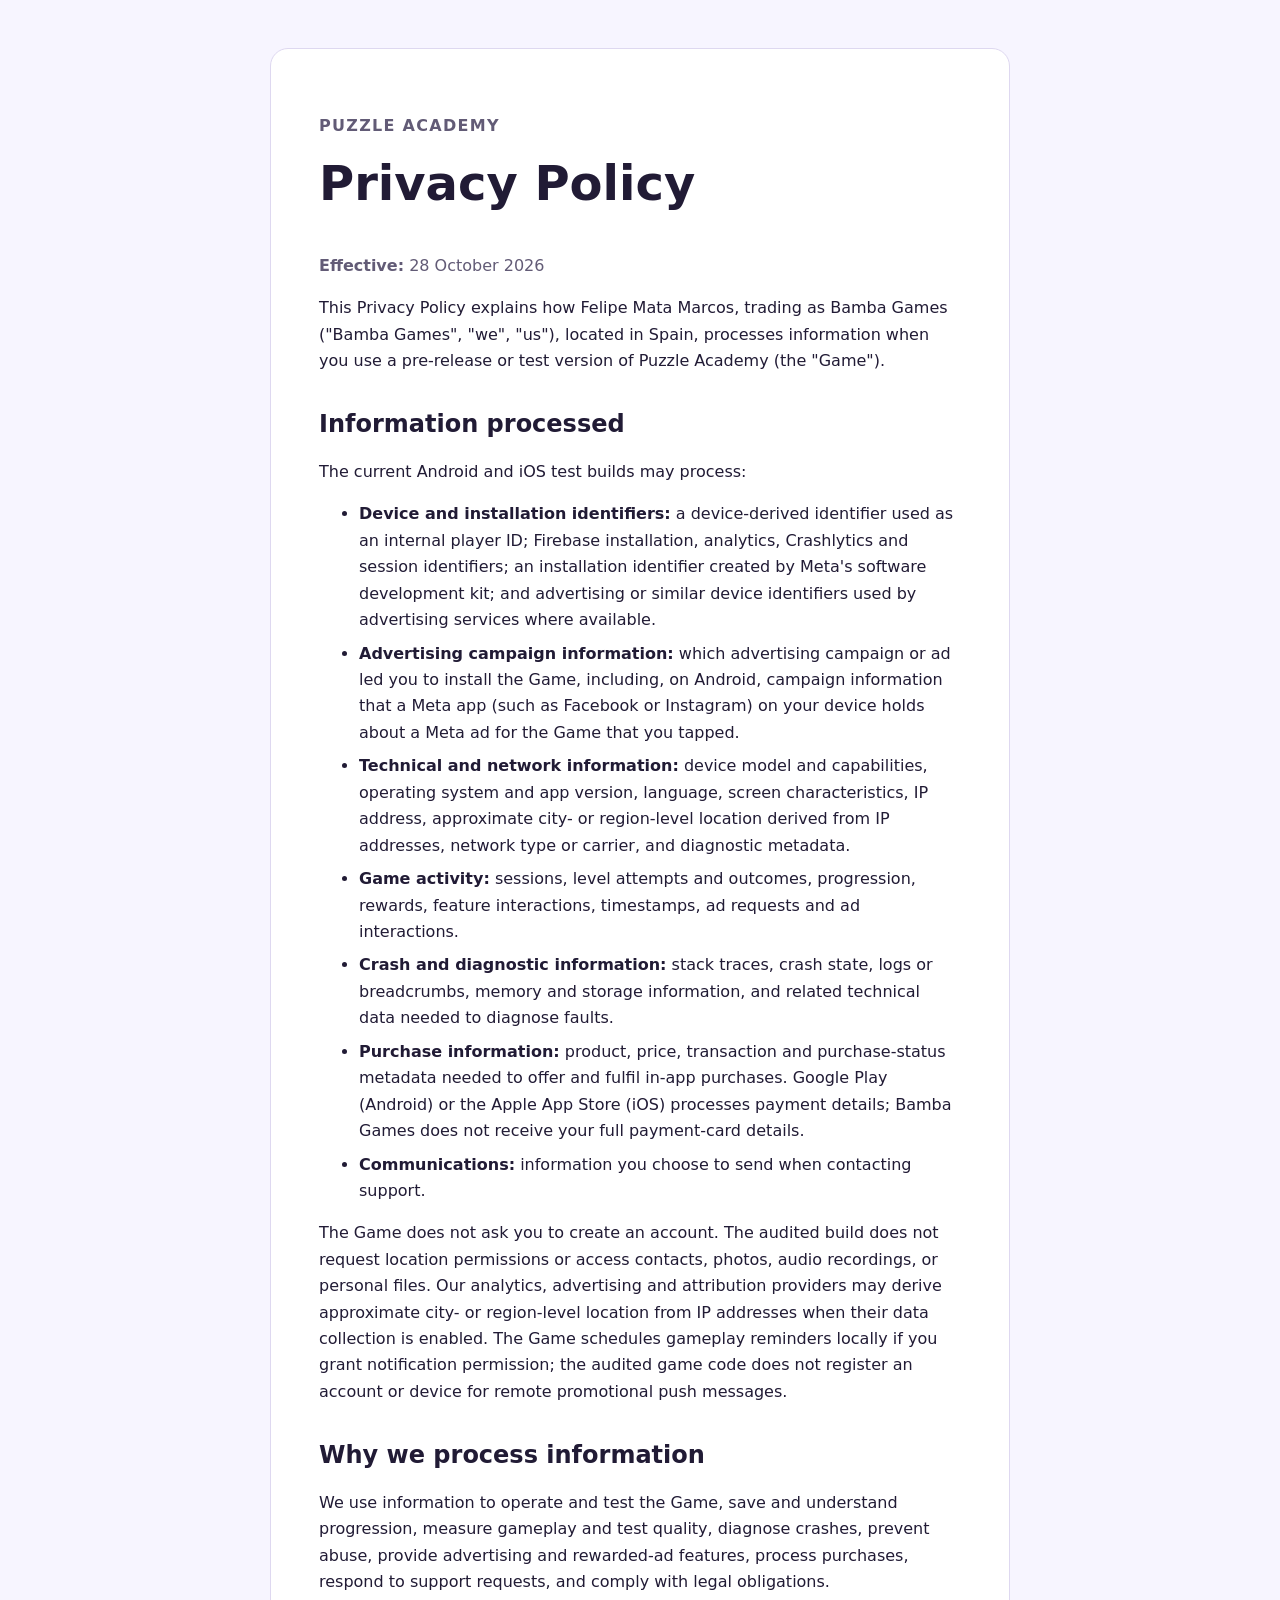
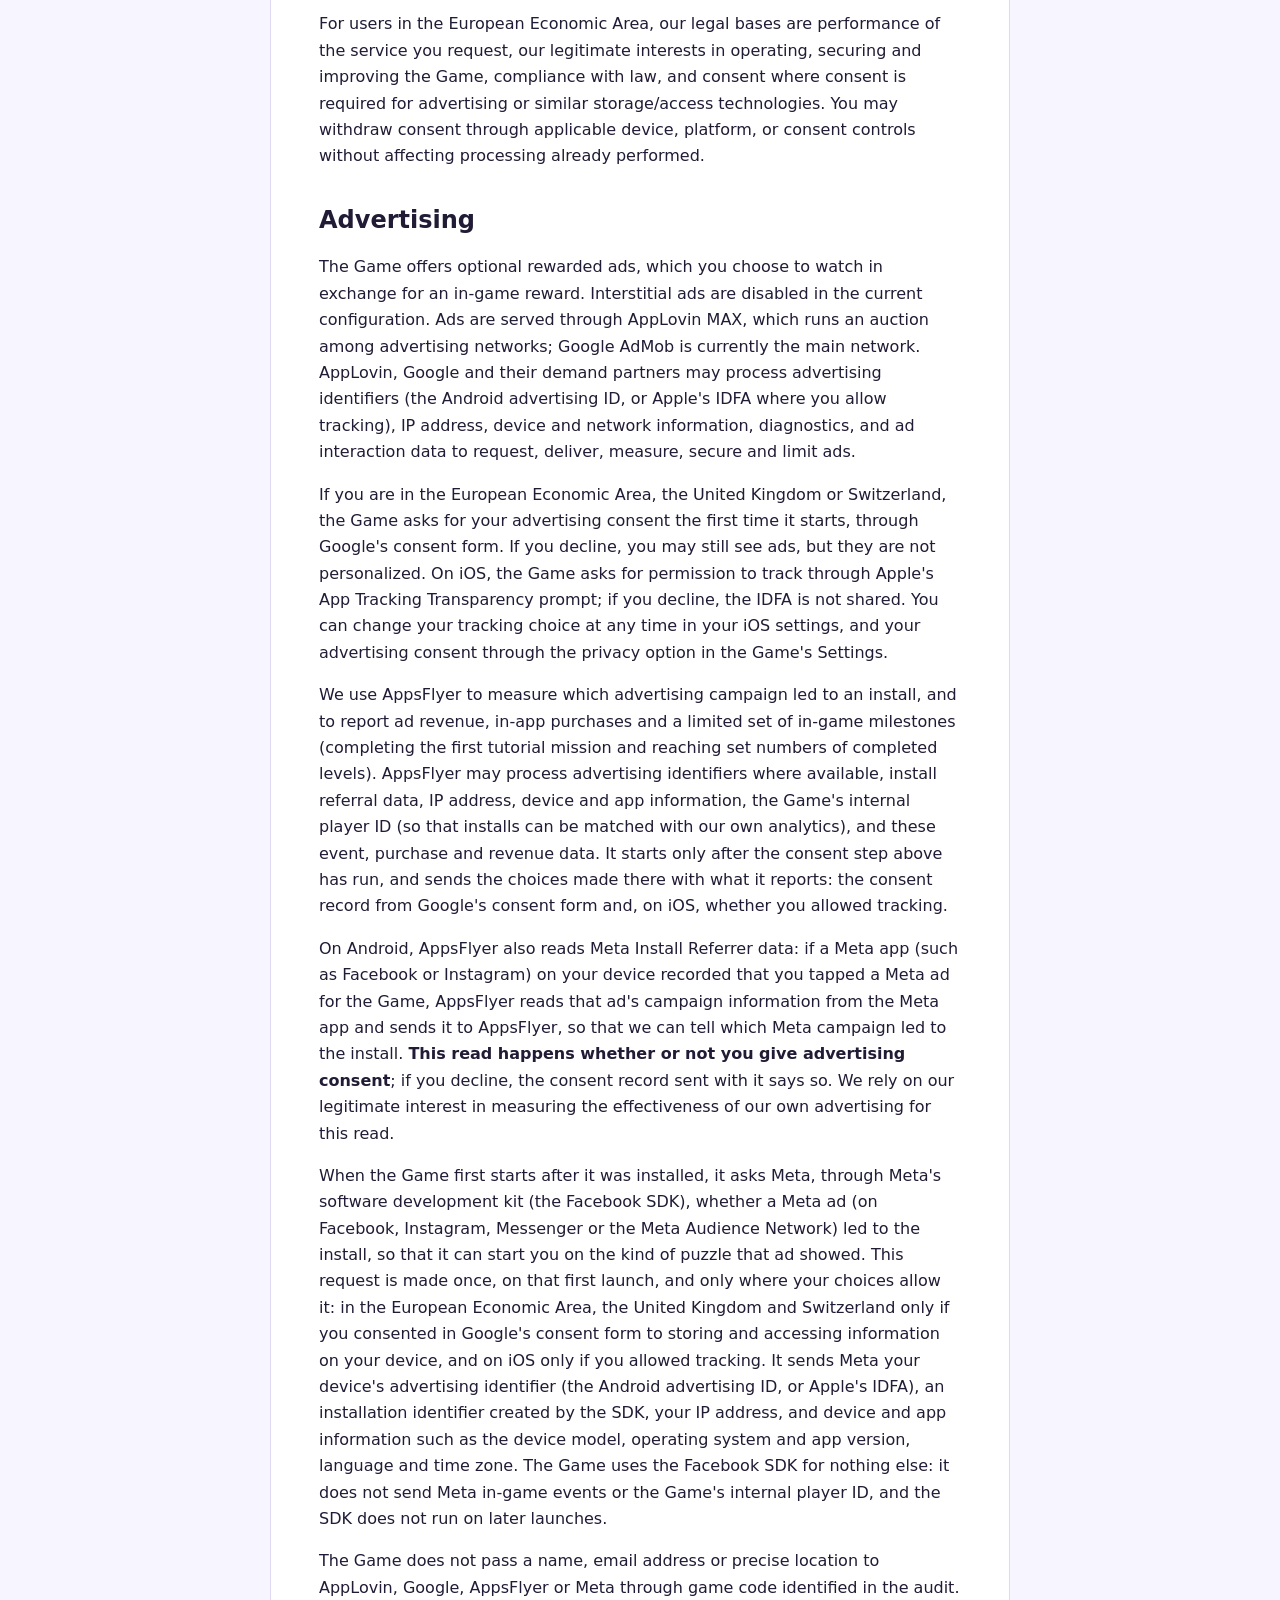
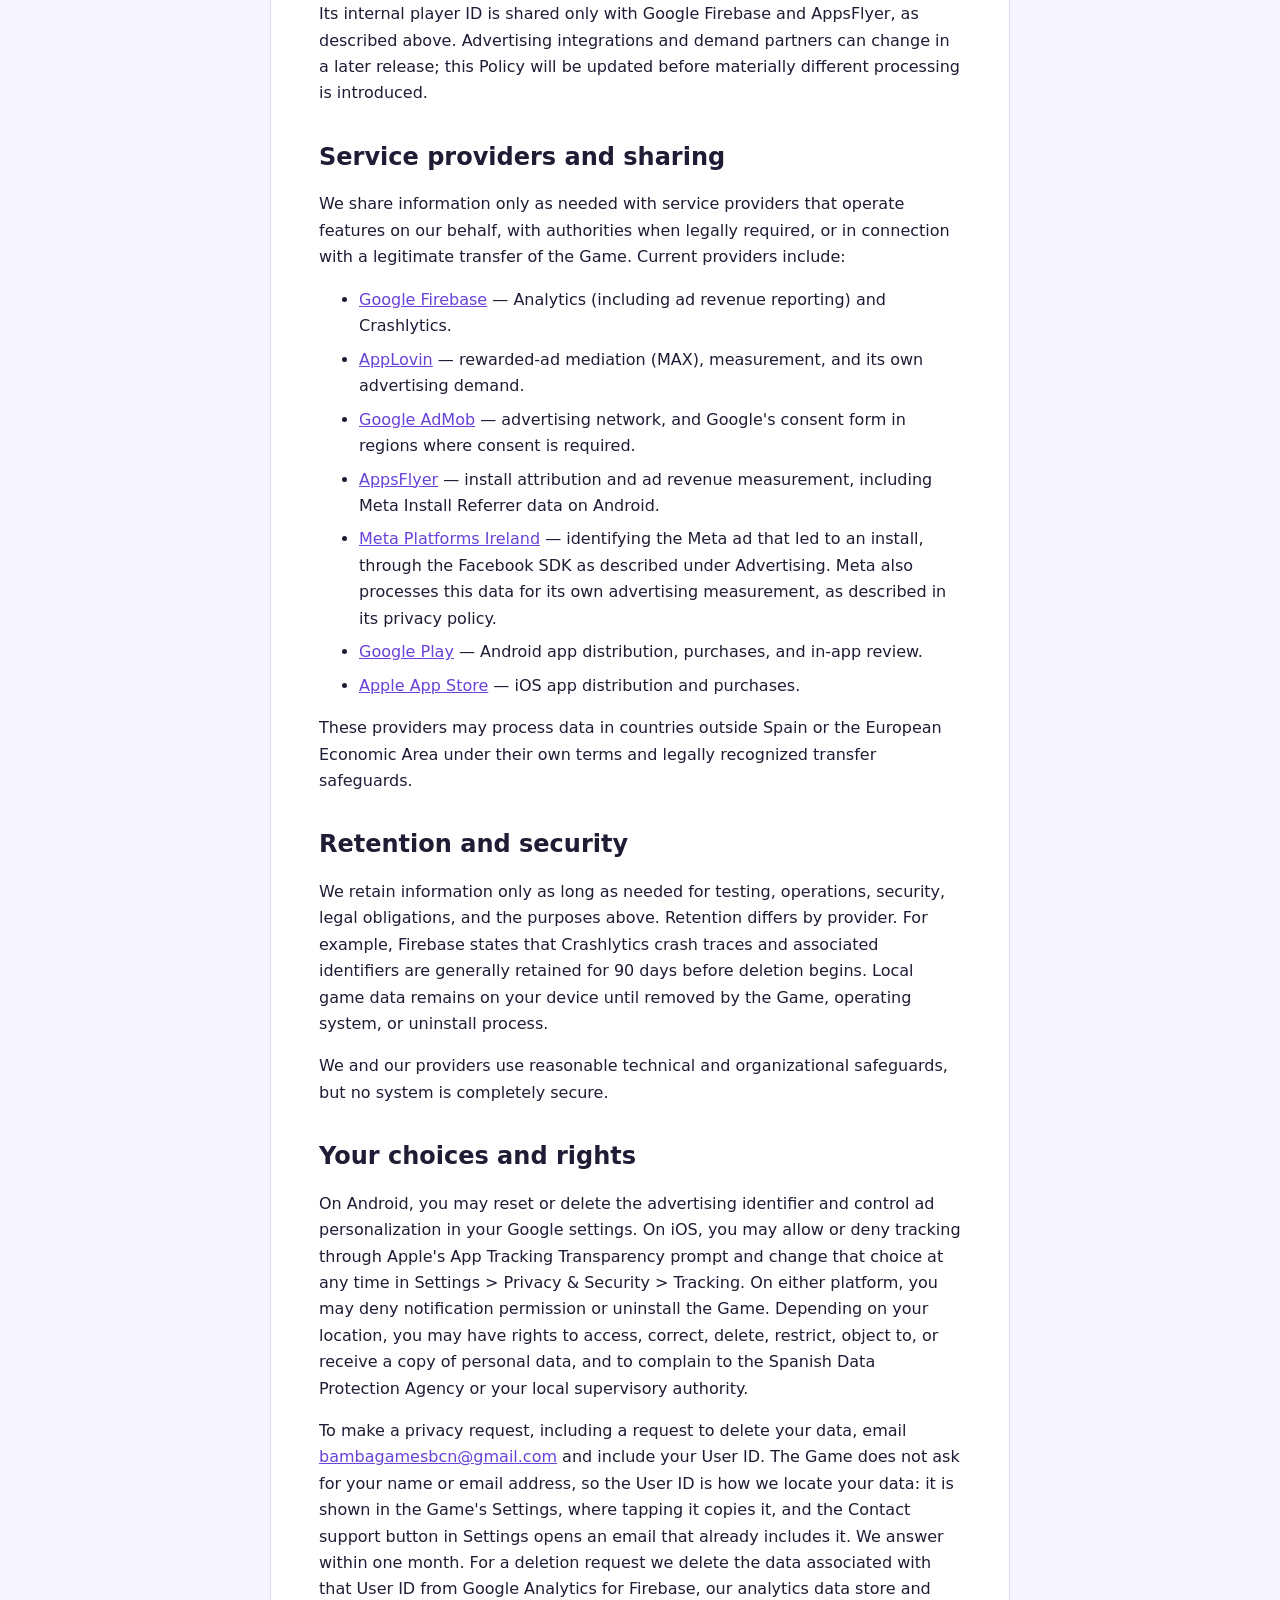
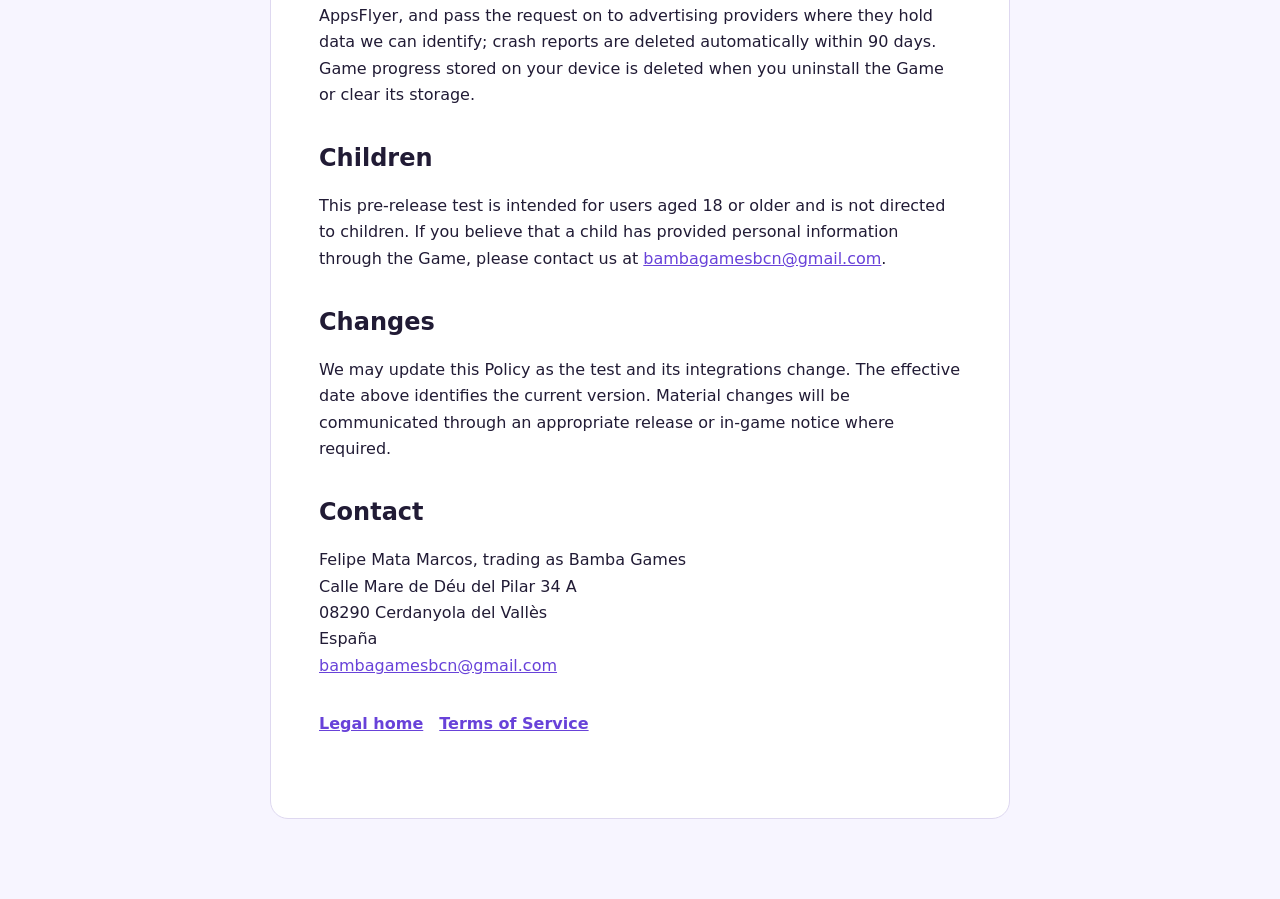
==== commit 887ca944: "Privacy Policy and Data safety: Meta deferred deep link and Meta Install Referrer Lists the Facebook" ====
--- a/privacy/index.html
+++ b/privacy/index.html
@@ -12,14 +12,15 @@
     <article>
       <p class="eyebrow">Puzzle Academy</p>
       <h1>Privacy Policy</h1>
-      <p class="meta"><strong>Effective:</strong> 27 October 2026</p>
+      <p class="meta"><strong>Effective:</strong> 28 October 2026</p>
 
       <p>This Privacy Policy explains how Felipe Mata Marcos, trading as Bamba Games ("Bamba Games", "we", "us"), located in Spain, processes information when you use a pre-release or test version of Puzzle Academy (the "Game").</p>
 
       <h2>Information processed</h2>
       <p>The current Android and iOS test builds may process:</p>
       <ul>
-        <li><strong>Device and installation identifiers:</strong> a device-derived identifier used as an internal player ID; Firebase installation, analytics, Crashlytics and session identifiers; and advertising or similar device identifiers used by advertising services where available.</li>
+        <li><strong>Device and installation identifiers:</strong> a device-derived identifier used as an internal player ID; Firebase installation, analytics, Crashlytics and session identifiers; an installation identifier created by Meta's software development kit; and advertising or similar device identifiers used by advertising services where available.</li>
+        <li><strong>Advertising campaign information:</strong> which advertising campaign or ad led you to install the Game, including, on Android, campaign information that a Meta app (such as Facebook or Instagram) on your device holds about a Meta ad for the Game that you tapped.</li>
         <li><strong>Technical and network information:</strong> device model and capabilities, operating system and app version, language, screen characteristics, IP address, approximate city- or region-level location derived from IP addresses, network type or carrier, and diagnostic metadata.</li>
         <li><strong>Game activity:</strong> sessions, level attempts and outcomes, progression, rewards, feature interactions, timestamps, ad requests and ad interactions.</li>
         <li><strong>Crash and diagnostic information:</strong> stack traces, crash state, logs or breadcrumbs, memory and storage information, and related technical data needed to diagnose faults.</li>
@@ -35,8 +36,10 @@
       <h2>Advertising</h2>
       <p>The Game offers optional rewarded ads, which you choose to watch in exchange for an in-game reward. Interstitial ads are disabled in the current configuration. Ads are served through AppLovin MAX, which runs an auction among advertising networks; Google AdMob is currently the main network. AppLovin, Google and their demand partners may process advertising identifiers (the Android advertising ID, or Apple's IDFA where you allow tracking), IP address, device and network information, diagnostics, and ad interaction data to request, deliver, measure, secure and limit ads.</p>
       <p>If you are in the European Economic Area, the United Kingdom or Switzerland, the Game asks for your advertising consent the first time it starts, through Google's consent form. If you decline, you may still see ads, but they are not personalized. On iOS, the Game asks for permission to track through Apple's App Tracking Transparency prompt; if you decline, the IDFA is not shared. You can change your tracking choice at any time in your iOS settings, and your advertising consent through the privacy option in the Game's Settings.</p>
-      <p>We use AppsFlyer to measure which advertising campaign led to an install, and to report ad revenue, in-app purchases and a limited set of in-game milestones (completing the first tutorial mission and reaching set numbers of completed levels). AppsFlyer may process advertising identifiers where available, install referral data, IP address, device and app information, the Game's internal player ID (so that installs can be matched with our own analytics), and these event, purchase and revenue data. It starts only after the consent step above has run, and it respects the choices made there.</p>
-      <p>The Game does not pass a name, email address or precise location to AppLovin, Google or AppsFlyer through game code identified in the audit. Its internal player ID is shared only with Google Firebase and AppsFlyer, as described above. Advertising integrations and demand partners can change in a later release; this Policy will be updated before materially different processing is introduced.</p>
+      <p>We use AppsFlyer to measure which advertising campaign led to an install, and to report ad revenue, in-app purchases and a limited set of in-game milestones (completing the first tutorial mission and reaching set numbers of completed levels). AppsFlyer may process advertising identifiers where available, install referral data, IP address, device and app information, the Game's internal player ID (so that installs can be matched with our own analytics), and these event, purchase and revenue data. It starts only after the consent step above has run, and sends the choices made there with what it reports: the consent record from Google's consent form and, on iOS, whether you allowed tracking.</p>
+      <p>On Android, AppsFlyer also reads Meta Install Referrer data: if a Meta app (such as Facebook or Instagram) on your device recorded that you tapped a Meta ad for the Game, AppsFlyer reads that ad's campaign information from the Meta app and sends it to AppsFlyer, so that we can tell which Meta campaign led to the install. <strong>This read happens whether or not you give advertising consent</strong>; if you decline, the consent record sent with it says so. We rely on our legitimate interest in measuring the effectiveness of our own advertising for this read.</p>
+      <p>When the Game first starts after it was installed, it asks Meta, through Meta's software development kit (the Facebook SDK), whether a Meta ad (on Facebook, Instagram, Messenger or the Meta Audience Network) led to the install, so that it can start you on the kind of puzzle that ad showed. This request is made once, on that first launch, and only where your choices allow it: in the European Economic Area, the United Kingdom and Switzerland only if you consented in Google's consent form to storing and accessing information on your device, and on iOS only if you allowed tracking. It sends Meta your device's advertising identifier (the Android advertising ID, or Apple's IDFA), an installation identifier created by the SDK, your IP address, and device and app information such as the device model, operating system and app version, language and time zone. The Game uses the Facebook SDK for nothing else: it does not send Meta in-game events or the Game's internal player ID, and the SDK does not run on later launches.</p>
+      <p>The Game does not pass a name, email address or precise location to AppLovin, Google, AppsFlyer or Meta through game code identified in the audit. Its internal player ID is shared only with Google Firebase and AppsFlyer, as described above. Advertising integrations and demand partners can change in a later release; this Policy will be updated before materially different processing is introduced.</p>
 
       <h2>Service providers and sharing</h2>
       <p>We share information only as needed with service providers that operate features on our behalf, with authorities when legally required, or in connection with a legitimate transfer of the Game. Current providers include:</p>
@@ -44,7 +47,8 @@
         <li><a href="https://firebase.google.com/support/privacy">Google Firebase</a> — Analytics (including ad revenue reporting) and Crashlytics.</li>
         <li><a href="https://www.applovin.com/privacy/">AppLovin</a> — rewarded-ad mediation (MAX), measurement, and its own advertising demand.</li>
         <li><a href="https://policies.google.com/technologies/ads">Google AdMob</a> — advertising network, and Google's consent form in regions where consent is required.</li>
-        <li><a href="https://www.appsflyer.com/legal/services-privacy-policy/">AppsFlyer</a> — install attribution and ad revenue measurement.</li>
+        <li><a href="https://www.appsflyer.com/legal/services-privacy-policy/">AppsFlyer</a> — install attribution and ad revenue measurement, including Meta Install Referrer data on Android.</li>
+        <li><a href="https://www.facebook.com/privacy/policy/">Meta Platforms Ireland</a> — identifying the Meta ad that led to an install, through the Facebook SDK as described under Advertising. Meta also processes this data for its own advertising measurement, as described in its privacy policy.</li>
         <li><a href="https://policies.google.com/privacy">Google Play</a> — Android app distribution, purchases, and in-app review.</li>
         <li><a href="https://www.apple.com/legal/privacy/">Apple App Store</a> — iOS app distribution and purchases.</li>
       </ul>
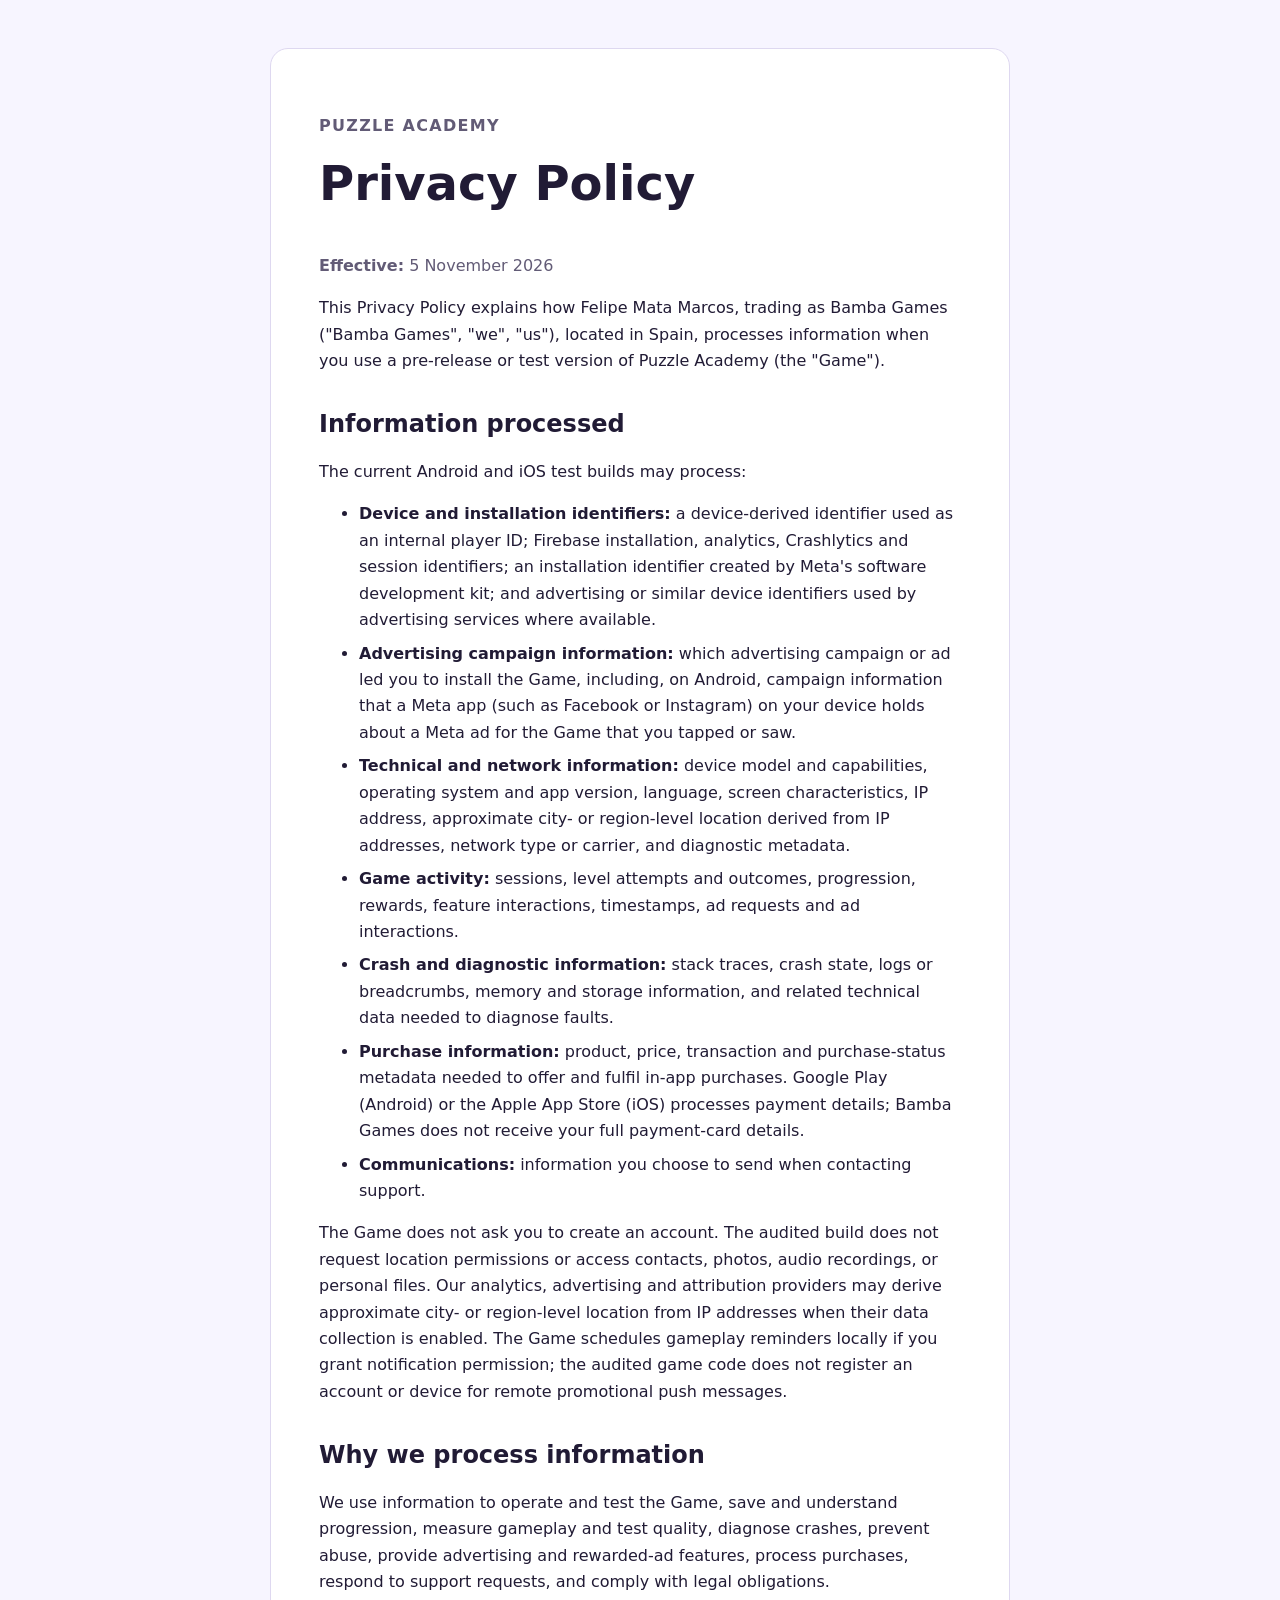
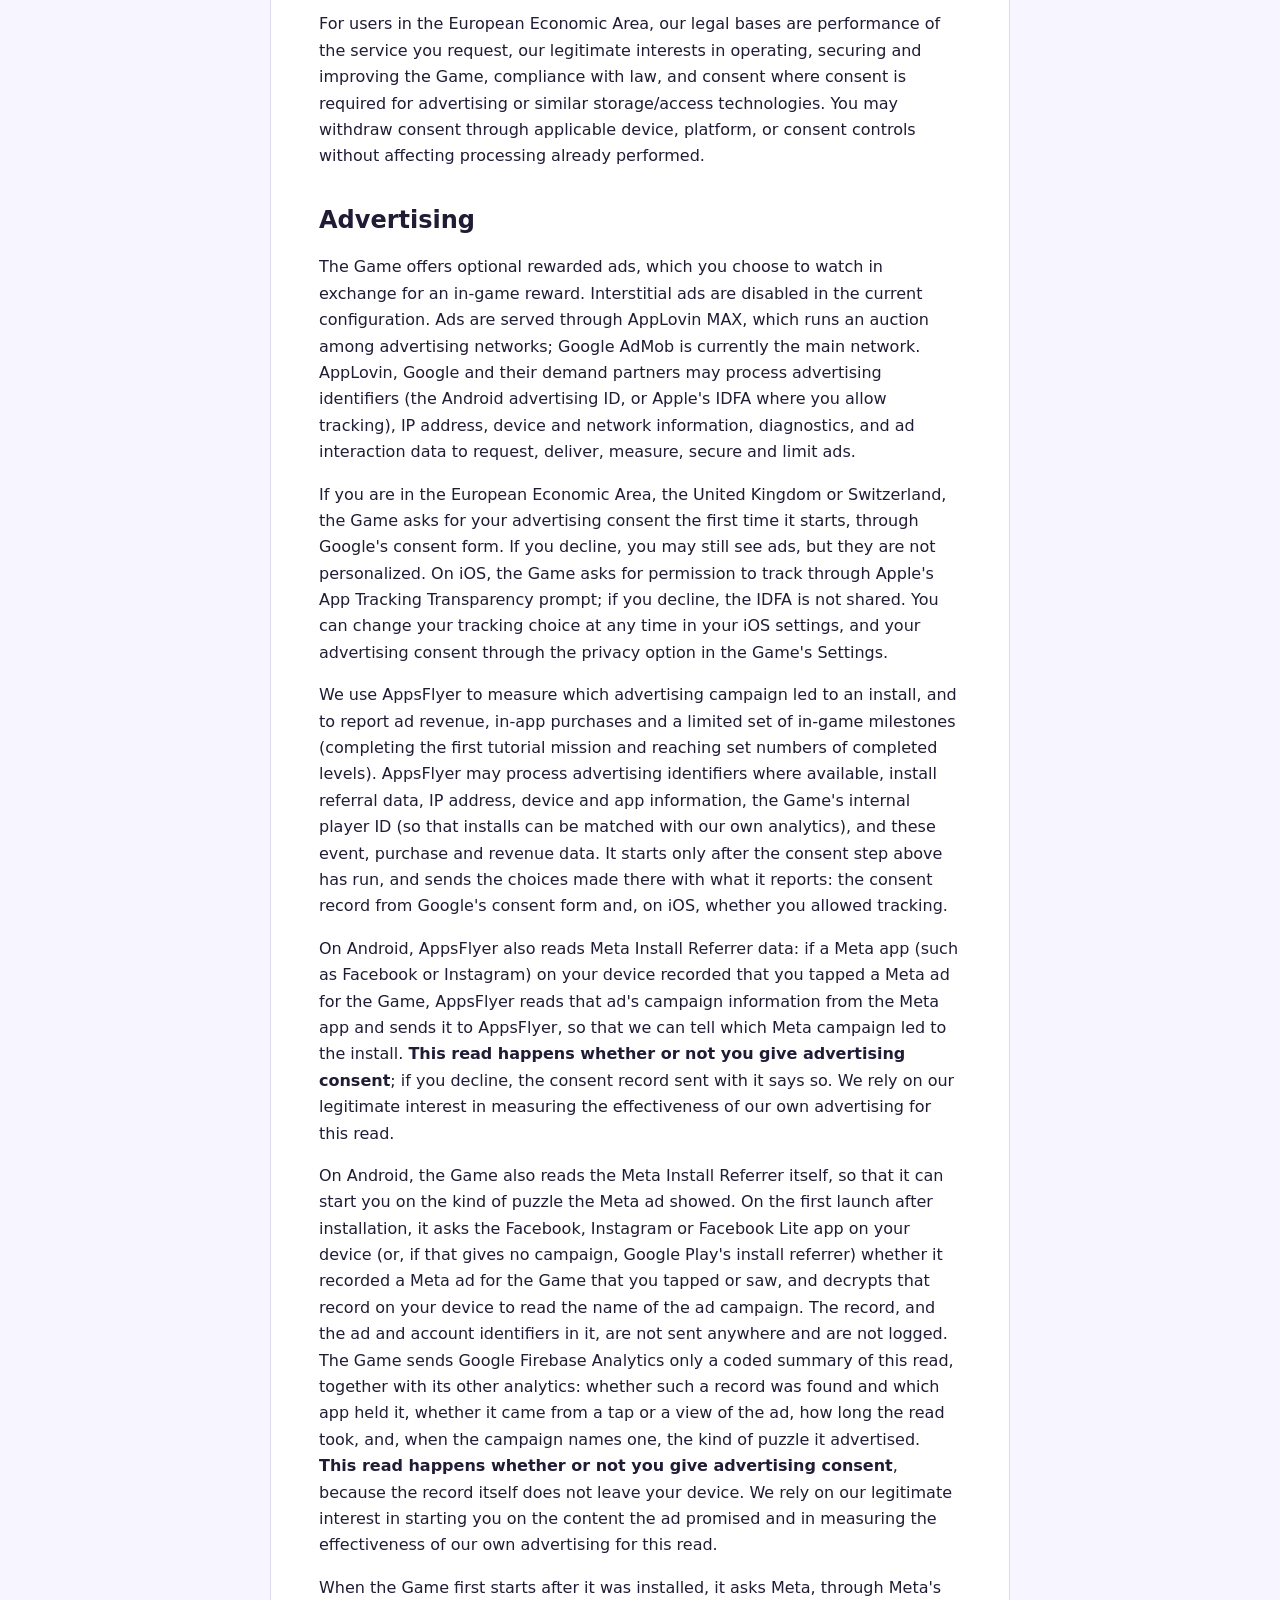
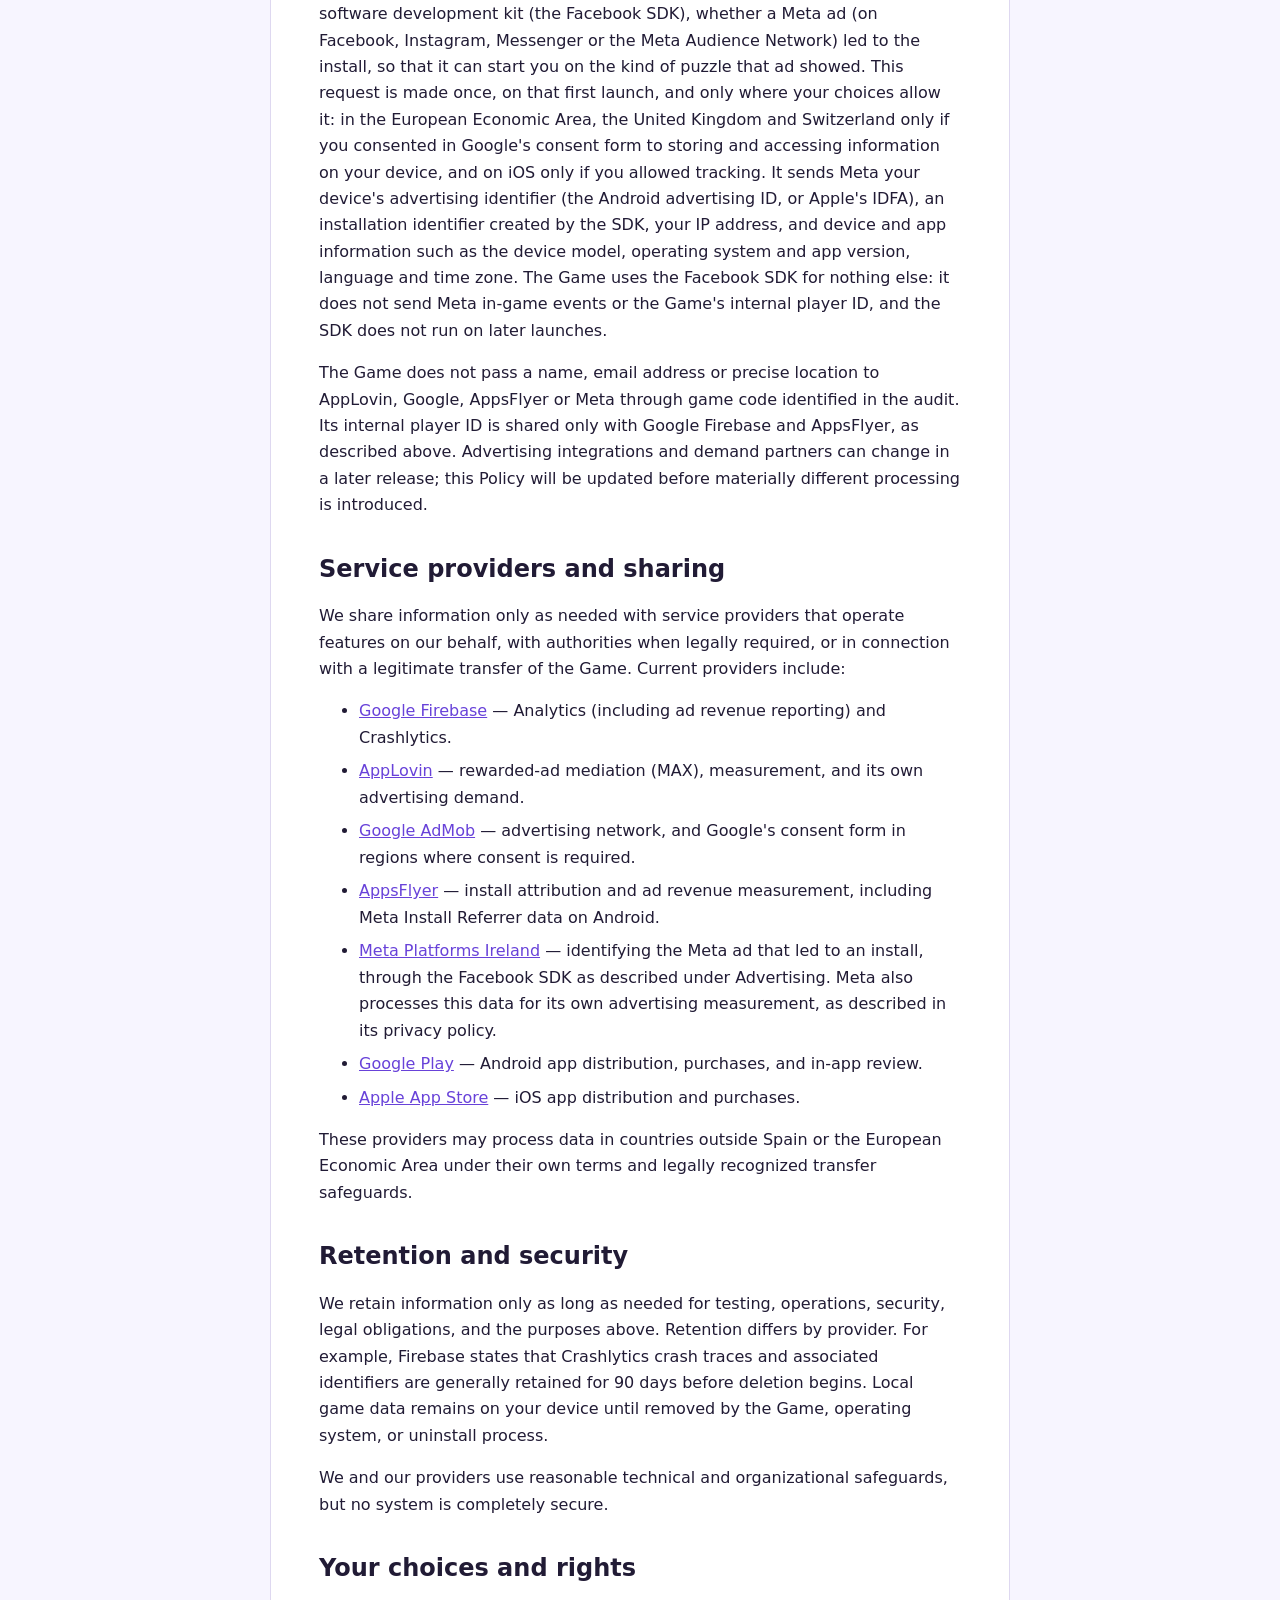
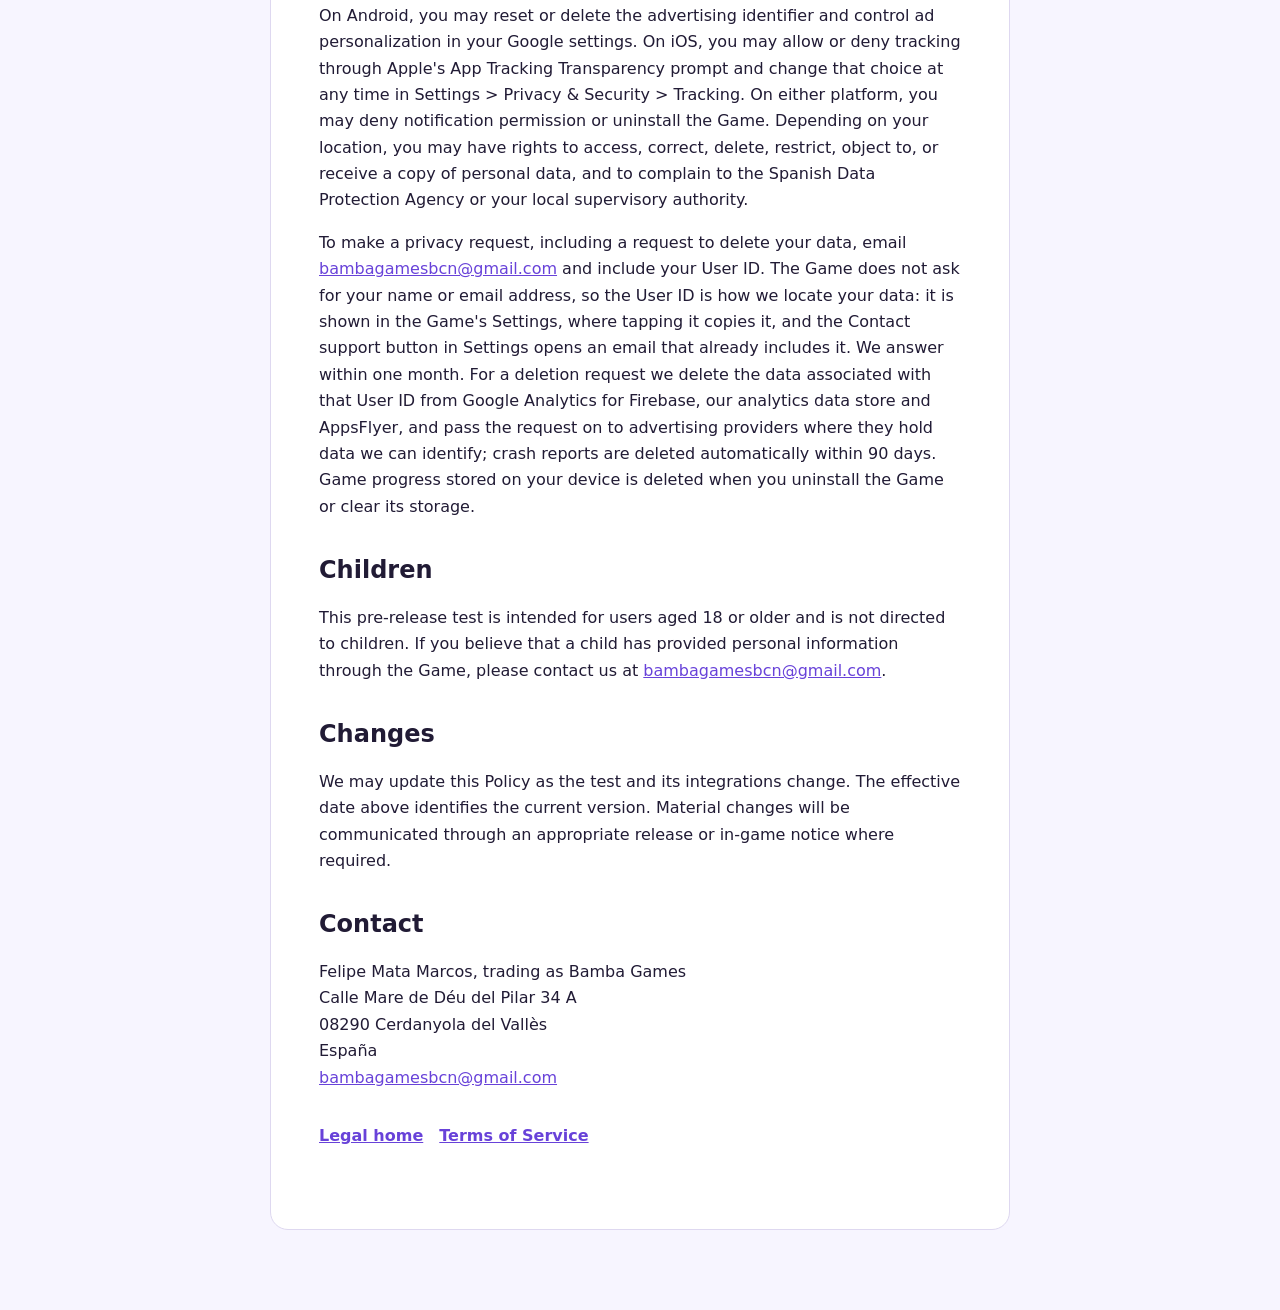
==== commit d899fdb1: "Privacy Policy: the game's own on-device Meta Install Referrer read Describes the read MetaInstallRe" ====
--- a/privacy/index.html
+++ b/privacy/index.html
@@ -12,7 +12,7 @@
     <article>
       <p class="eyebrow">Puzzle Academy</p>
       <h1>Privacy Policy</h1>
-      <p class="meta"><strong>Effective:</strong> 28 October 2026</p>
+      <p class="meta"><strong>Effective:</strong> 5 November 2026</p>
 
       <p>This Privacy Policy explains how Felipe Mata Marcos, trading as Bamba Games ("Bamba Games", "we", "us"), located in Spain, processes information when you use a pre-release or test version of Puzzle Academy (the "Game").</p>
 
@@ -20,7 +20,7 @@
       <p>The current Android and iOS test builds may process:</p>
       <ul>
         <li><strong>Device and installation identifiers:</strong> a device-derived identifier used as an internal player ID; Firebase installation, analytics, Crashlytics and session identifiers; an installation identifier created by Meta's software development kit; and advertising or similar device identifiers used by advertising services where available.</li>
-        <li><strong>Advertising campaign information:</strong> which advertising campaign or ad led you to install the Game, including, on Android, campaign information that a Meta app (such as Facebook or Instagram) on your device holds about a Meta ad for the Game that you tapped.</li>
+        <li><strong>Advertising campaign information:</strong> which advertising campaign or ad led you to install the Game, including, on Android, campaign information that a Meta app (such as Facebook or Instagram) on your device holds about a Meta ad for the Game that you tapped or saw.</li>
         <li><strong>Technical and network information:</strong> device model and capabilities, operating system and app version, language, screen characteristics, IP address, approximate city- or region-level location derived from IP addresses, network type or carrier, and diagnostic metadata.</li>
         <li><strong>Game activity:</strong> sessions, level attempts and outcomes, progression, rewards, feature interactions, timestamps, ad requests and ad interactions.</li>
         <li><strong>Crash and diagnostic information:</strong> stack traces, crash state, logs or breadcrumbs, memory and storage information, and related technical data needed to diagnose faults.</li>
@@ -38,6 +38,7 @@
       <p>If you are in the European Economic Area, the United Kingdom or Switzerland, the Game asks for your advertising consent the first time it starts, through Google's consent form. If you decline, you may still see ads, but they are not personalized. On iOS, the Game asks for permission to track through Apple's App Tracking Transparency prompt; if you decline, the IDFA is not shared. You can change your tracking choice at any time in your iOS settings, and your advertising consent through the privacy option in the Game's Settings.</p>
       <p>We use AppsFlyer to measure which advertising campaign led to an install, and to report ad revenue, in-app purchases and a limited set of in-game milestones (completing the first tutorial mission and reaching set numbers of completed levels). AppsFlyer may process advertising identifiers where available, install referral data, IP address, device and app information, the Game's internal player ID (so that installs can be matched with our own analytics), and these event, purchase and revenue data. It starts only after the consent step above has run, and sends the choices made there with what it reports: the consent record from Google's consent form and, on iOS, whether you allowed tracking.</p>
       <p>On Android, AppsFlyer also reads Meta Install Referrer data: if a Meta app (such as Facebook or Instagram) on your device recorded that you tapped a Meta ad for the Game, AppsFlyer reads that ad's campaign information from the Meta app and sends it to AppsFlyer, so that we can tell which Meta campaign led to the install. <strong>This read happens whether or not you give advertising consent</strong>; if you decline, the consent record sent with it says so. We rely on our legitimate interest in measuring the effectiveness of our own advertising for this read.</p>
+      <p>On Android, the Game also reads the Meta Install Referrer itself, so that it can start you on the kind of puzzle the Meta ad showed. On the first launch after installation, it asks the Facebook, Instagram or Facebook Lite app on your device (or, if that gives no campaign, Google Play's install referrer) whether it recorded a Meta ad for the Game that you tapped or saw, and decrypts that record on your device to read the name of the ad campaign. The record, and the ad and account identifiers in it, are not sent anywhere and are not logged. The Game sends Google Firebase Analytics only a coded summary of this read, together with its other analytics: whether such a record was found and which app held it, whether it came from a tap or a view of the ad, how long the read took, and, when the campaign names one, the kind of puzzle it advertised. <strong>This read happens whether or not you give advertising consent</strong>, because the record itself does not leave your device. We rely on our legitimate interest in starting you on the content the ad promised and in measuring the effectiveness of our own advertising for this read.</p>
       <p>When the Game first starts after it was installed, it asks Meta, through Meta's software development kit (the Facebook SDK), whether a Meta ad (on Facebook, Instagram, Messenger or the Meta Audience Network) led to the install, so that it can start you on the kind of puzzle that ad showed. This request is made once, on that first launch, and only where your choices allow it: in the European Economic Area, the United Kingdom and Switzerland only if you consented in Google's consent form to storing and accessing information on your device, and on iOS only if you allowed tracking. It sends Meta your device's advertising identifier (the Android advertising ID, or Apple's IDFA), an installation identifier created by the SDK, your IP address, and device and app information such as the device model, operating system and app version, language and time zone. The Game uses the Facebook SDK for nothing else: it does not send Meta in-game events or the Game's internal player ID, and the SDK does not run on later launches.</p>
       <p>The Game does not pass a name, email address or precise location to AppLovin, Google, AppsFlyer or Meta through game code identified in the audit. Its internal player ID is shared only with Google Firebase and AppsFlyer, as described above. Advertising integrations and demand partners can change in a later release; this Policy will be updated before materially different processing is introduced.</p>
 
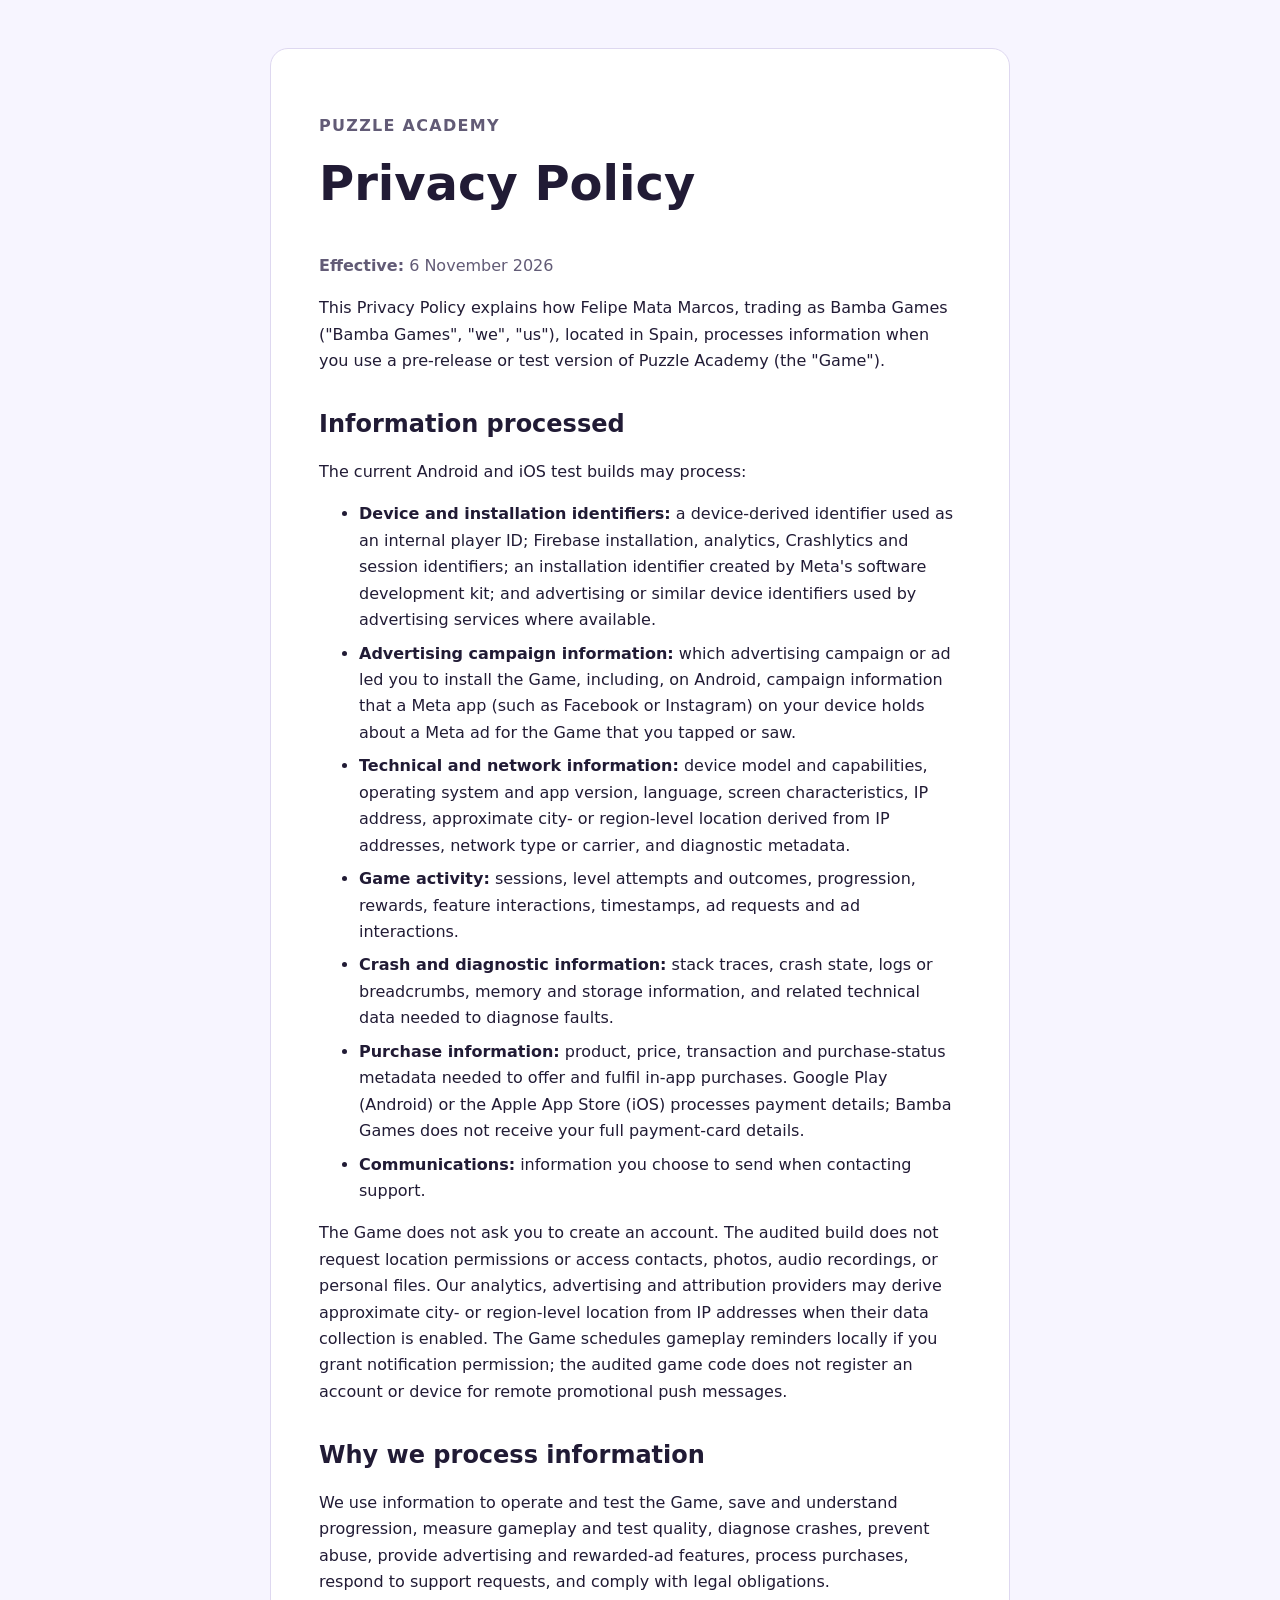
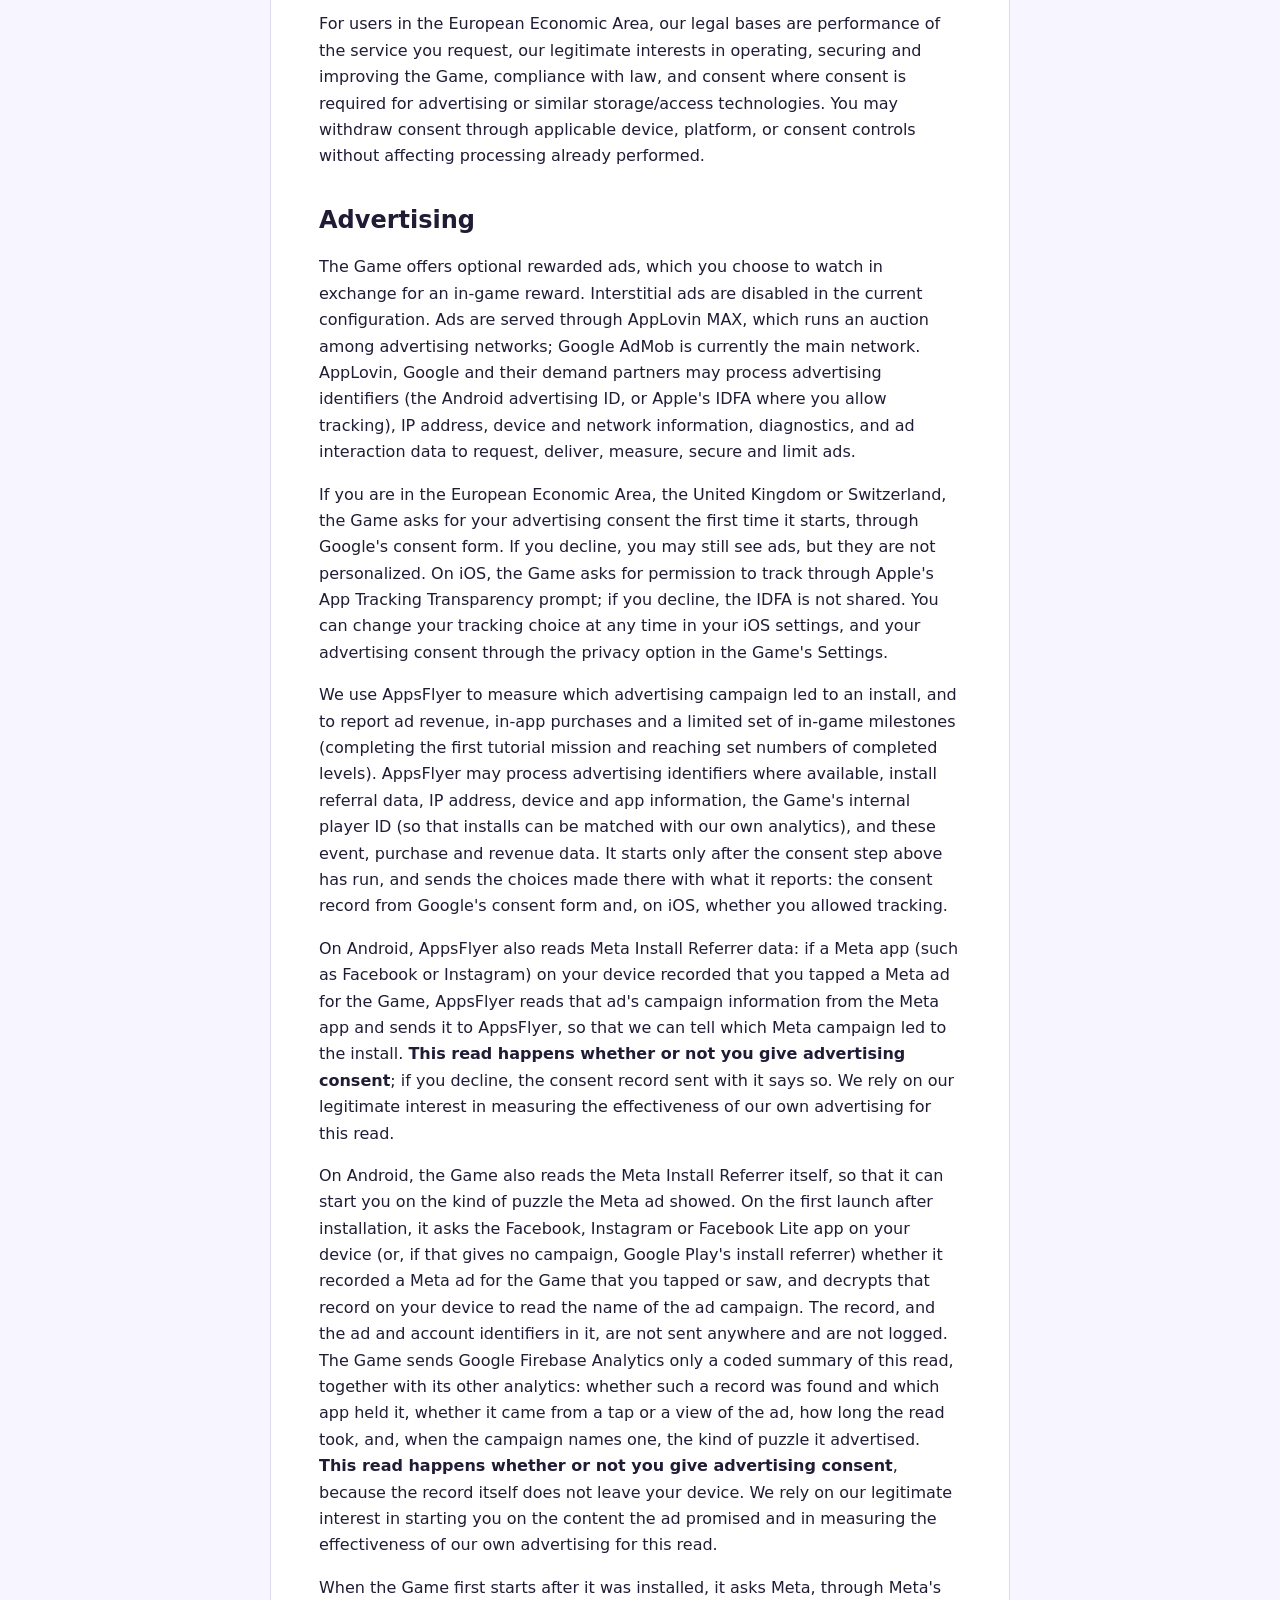
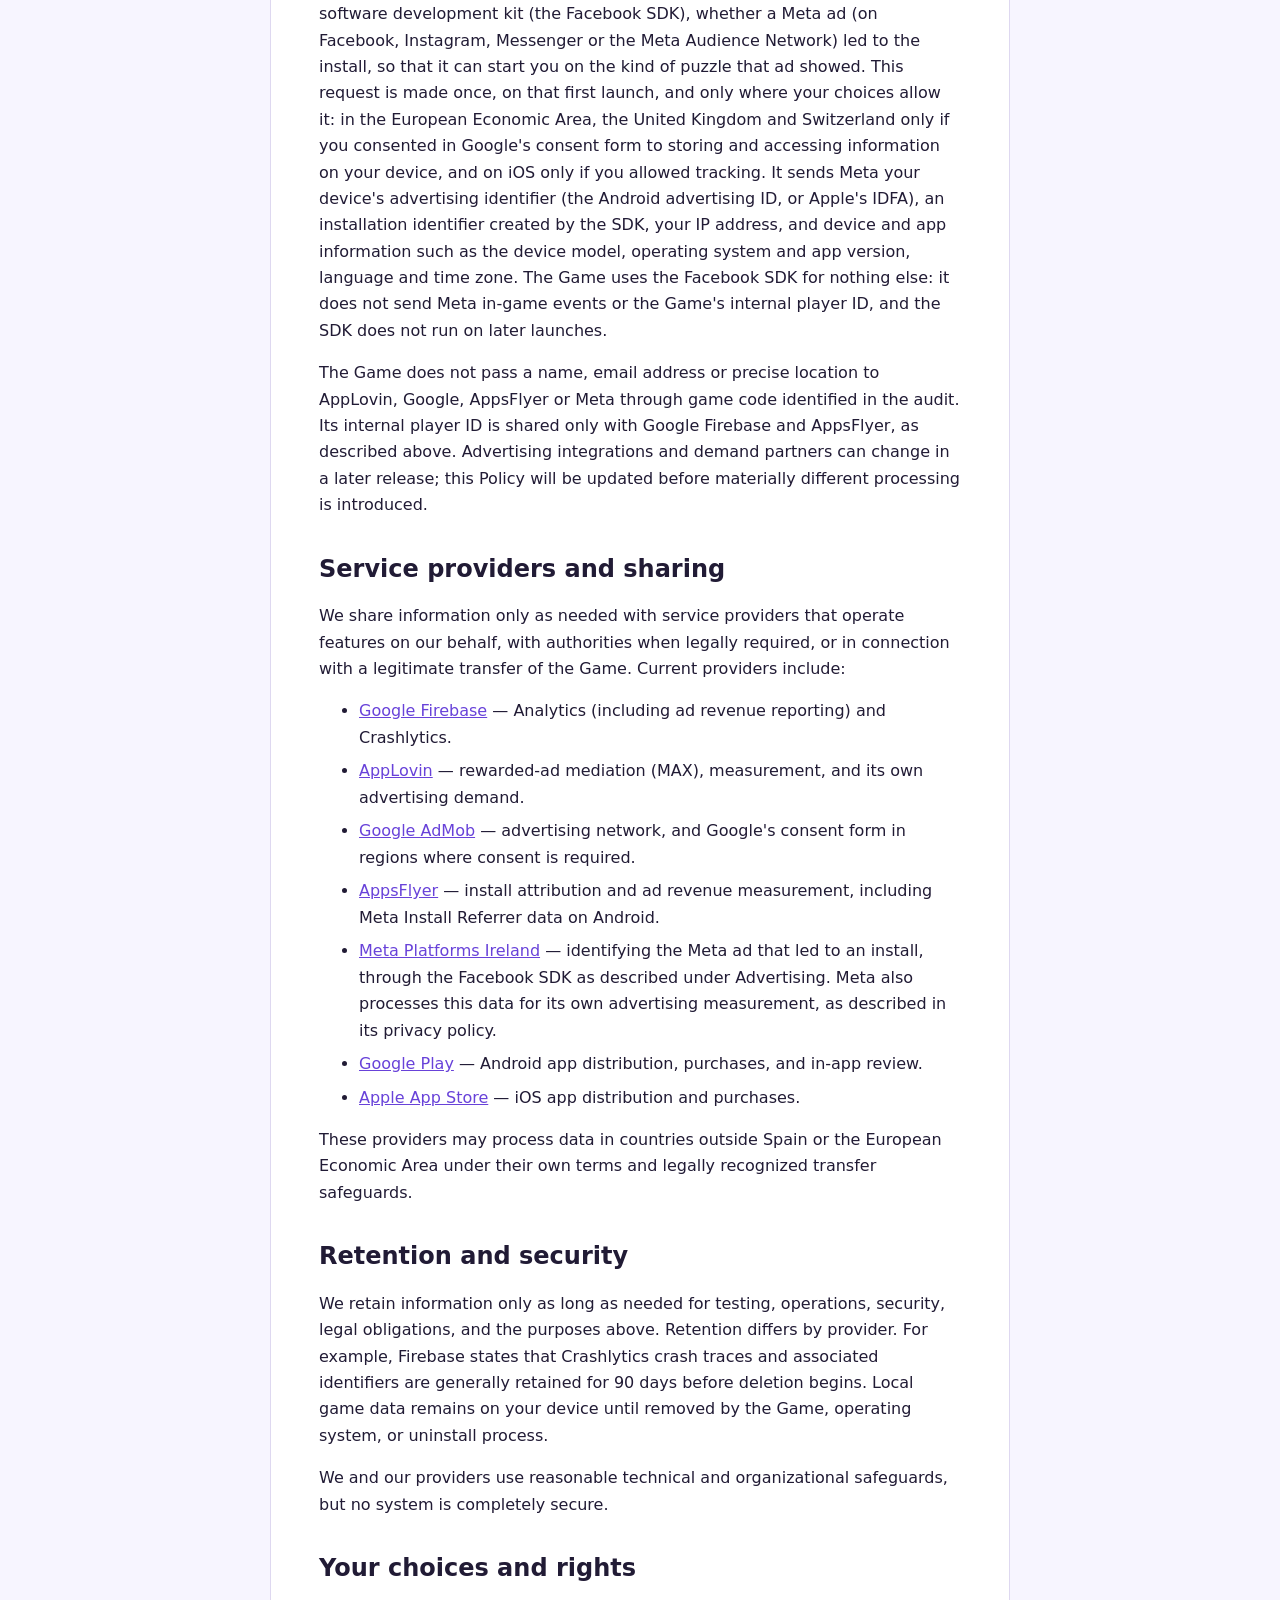
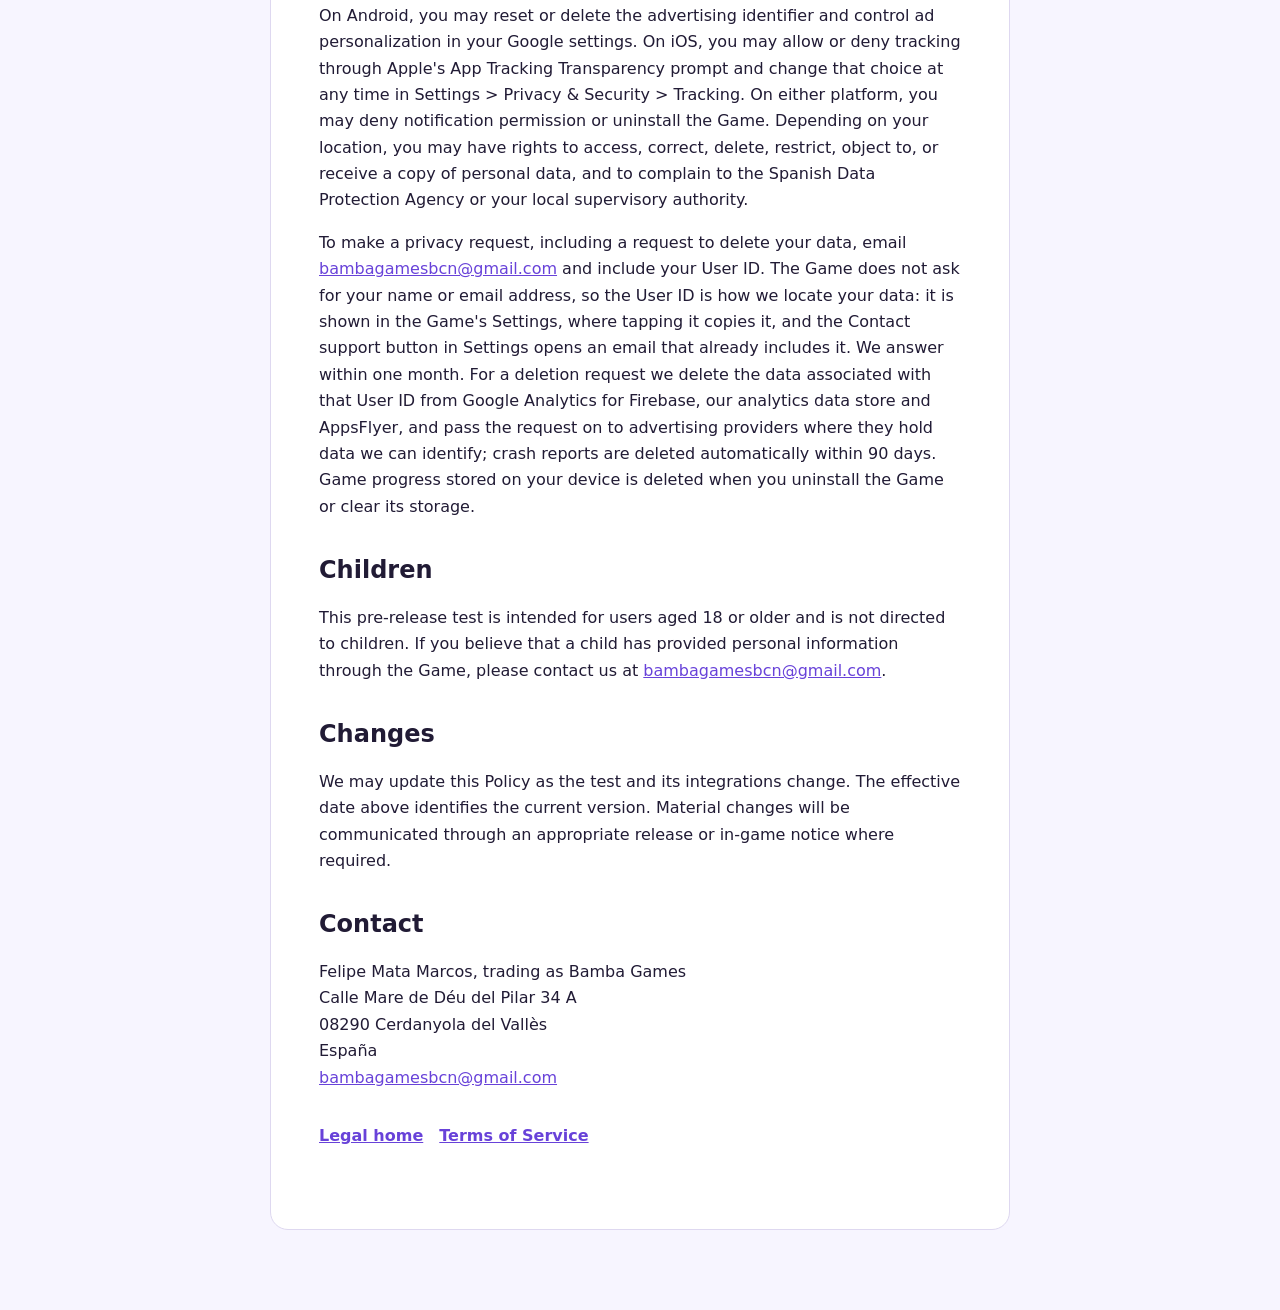
==== commit e5e8b9c8: "Privacy Policy: set the Effective date to 6 November 2026 Felipe's sign-off on PR #7: keep the coded" ====
--- a/privacy/index.html
+++ b/privacy/index.html
@@ -12,7 +12,7 @@
     <article>
       <p class="eyebrow">Puzzle Academy</p>
       <h1>Privacy Policy</h1>
-      <p class="meta"><strong>Effective:</strong> 5 November 2026</p>
+      <p class="meta"><strong>Effective:</strong> 6 November 2026</p>
 
       <p>This Privacy Policy explains how Felipe Mata Marcos, trading as Bamba Games ("Bamba Games", "we", "us"), located in Spain, processes information when you use a pre-release or test version of Puzzle Academy (the "Game").</p>
 
